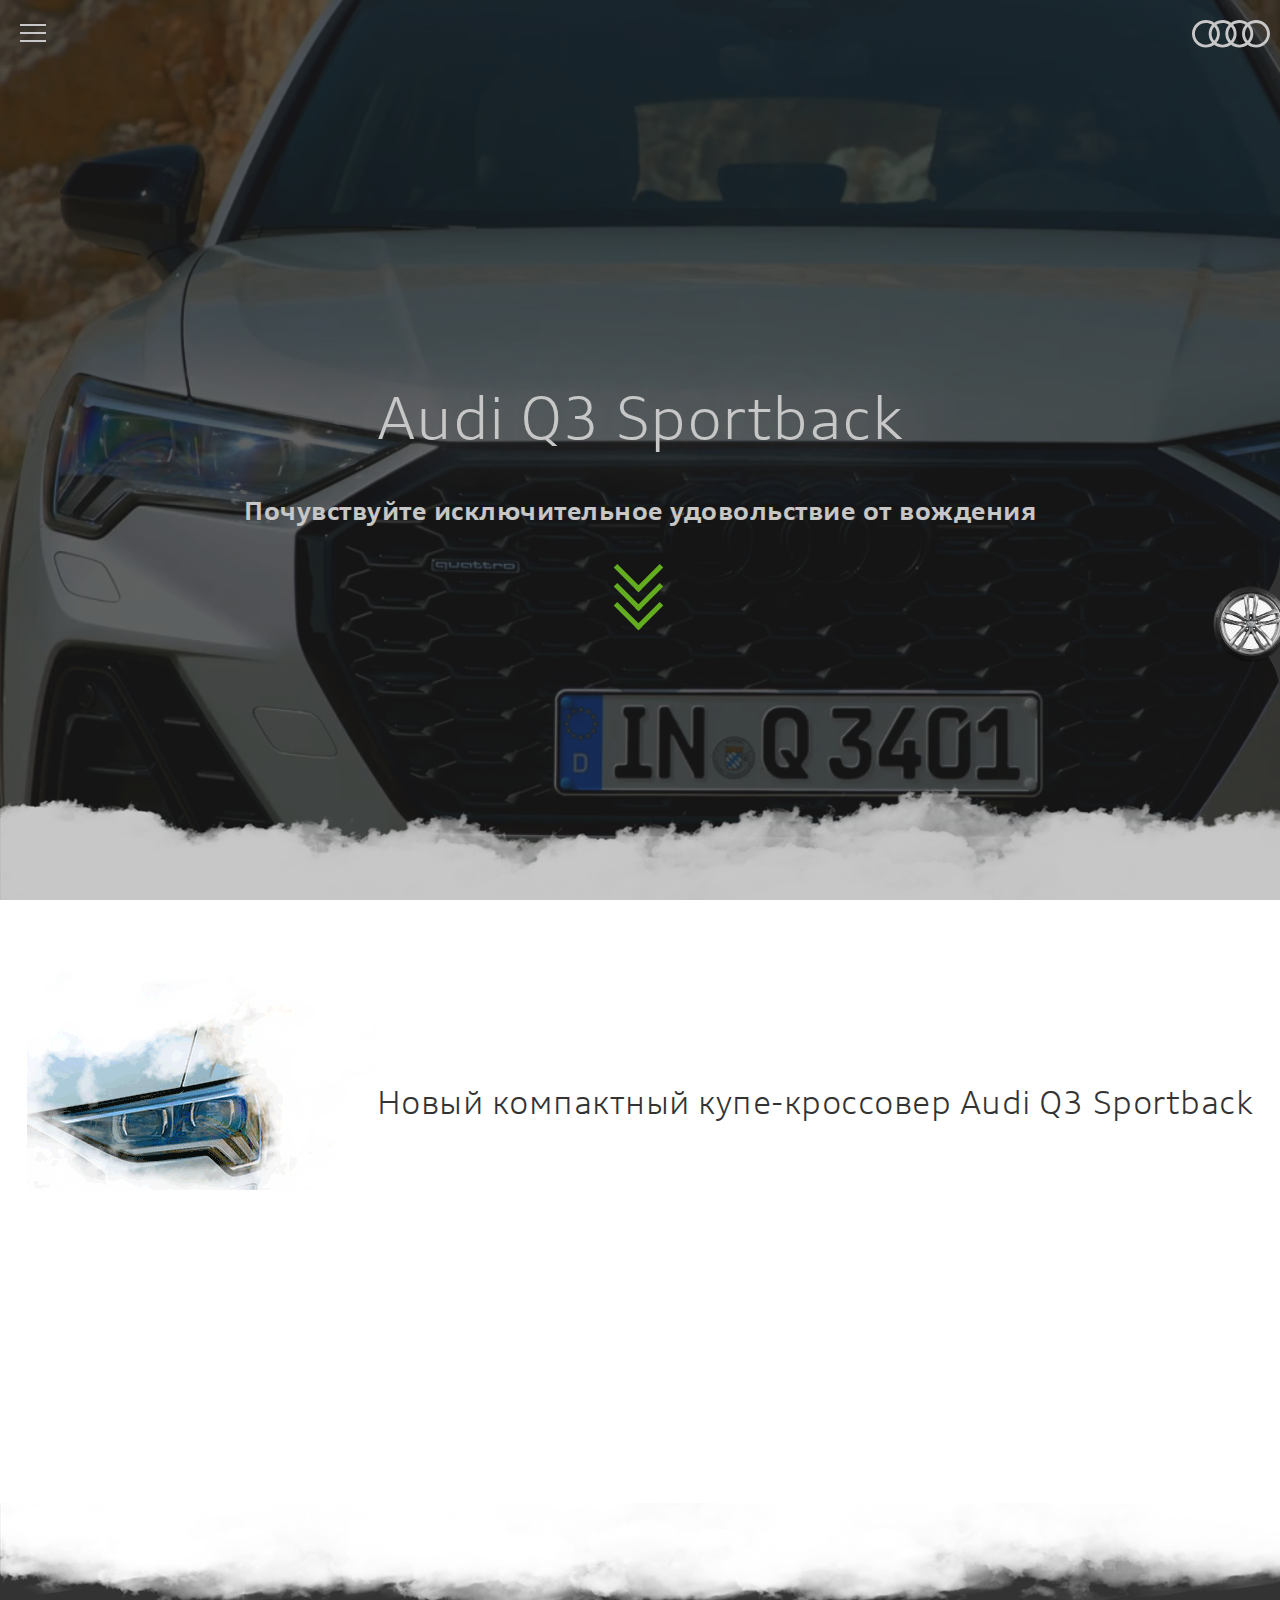
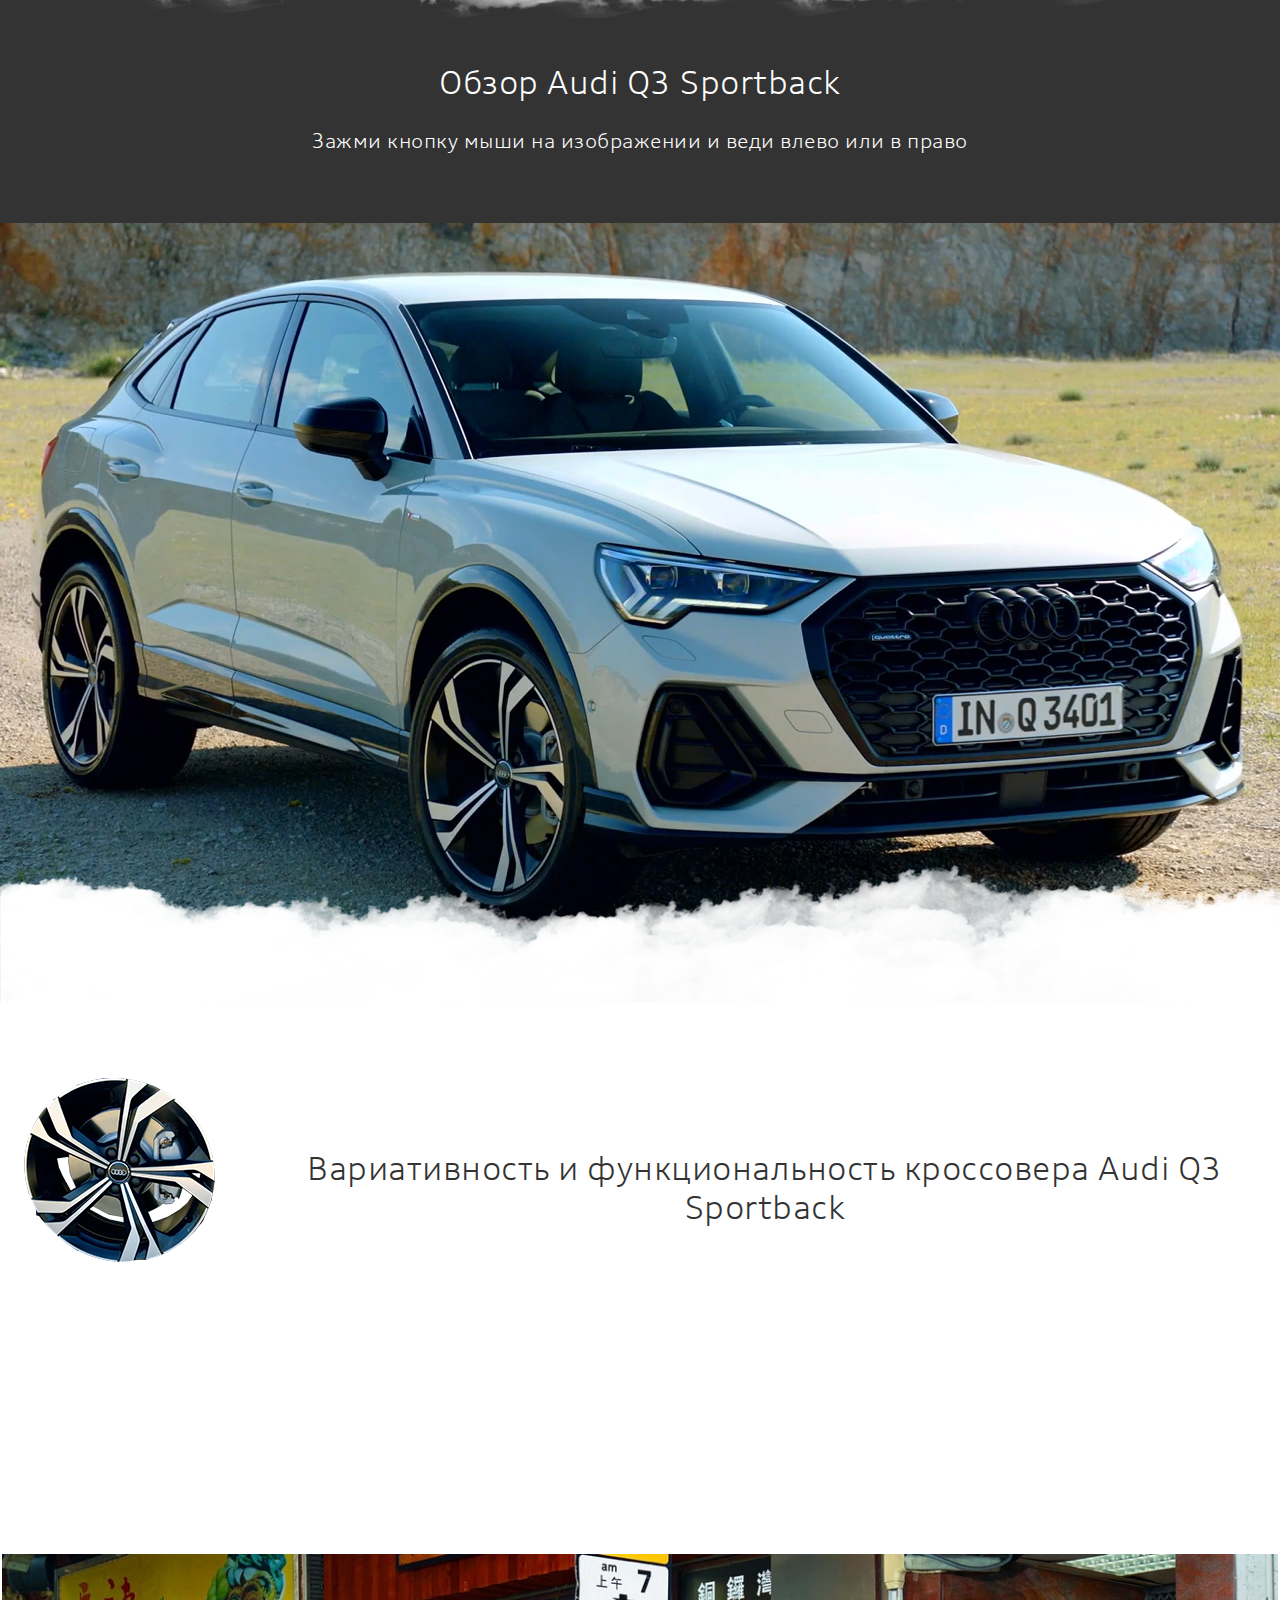
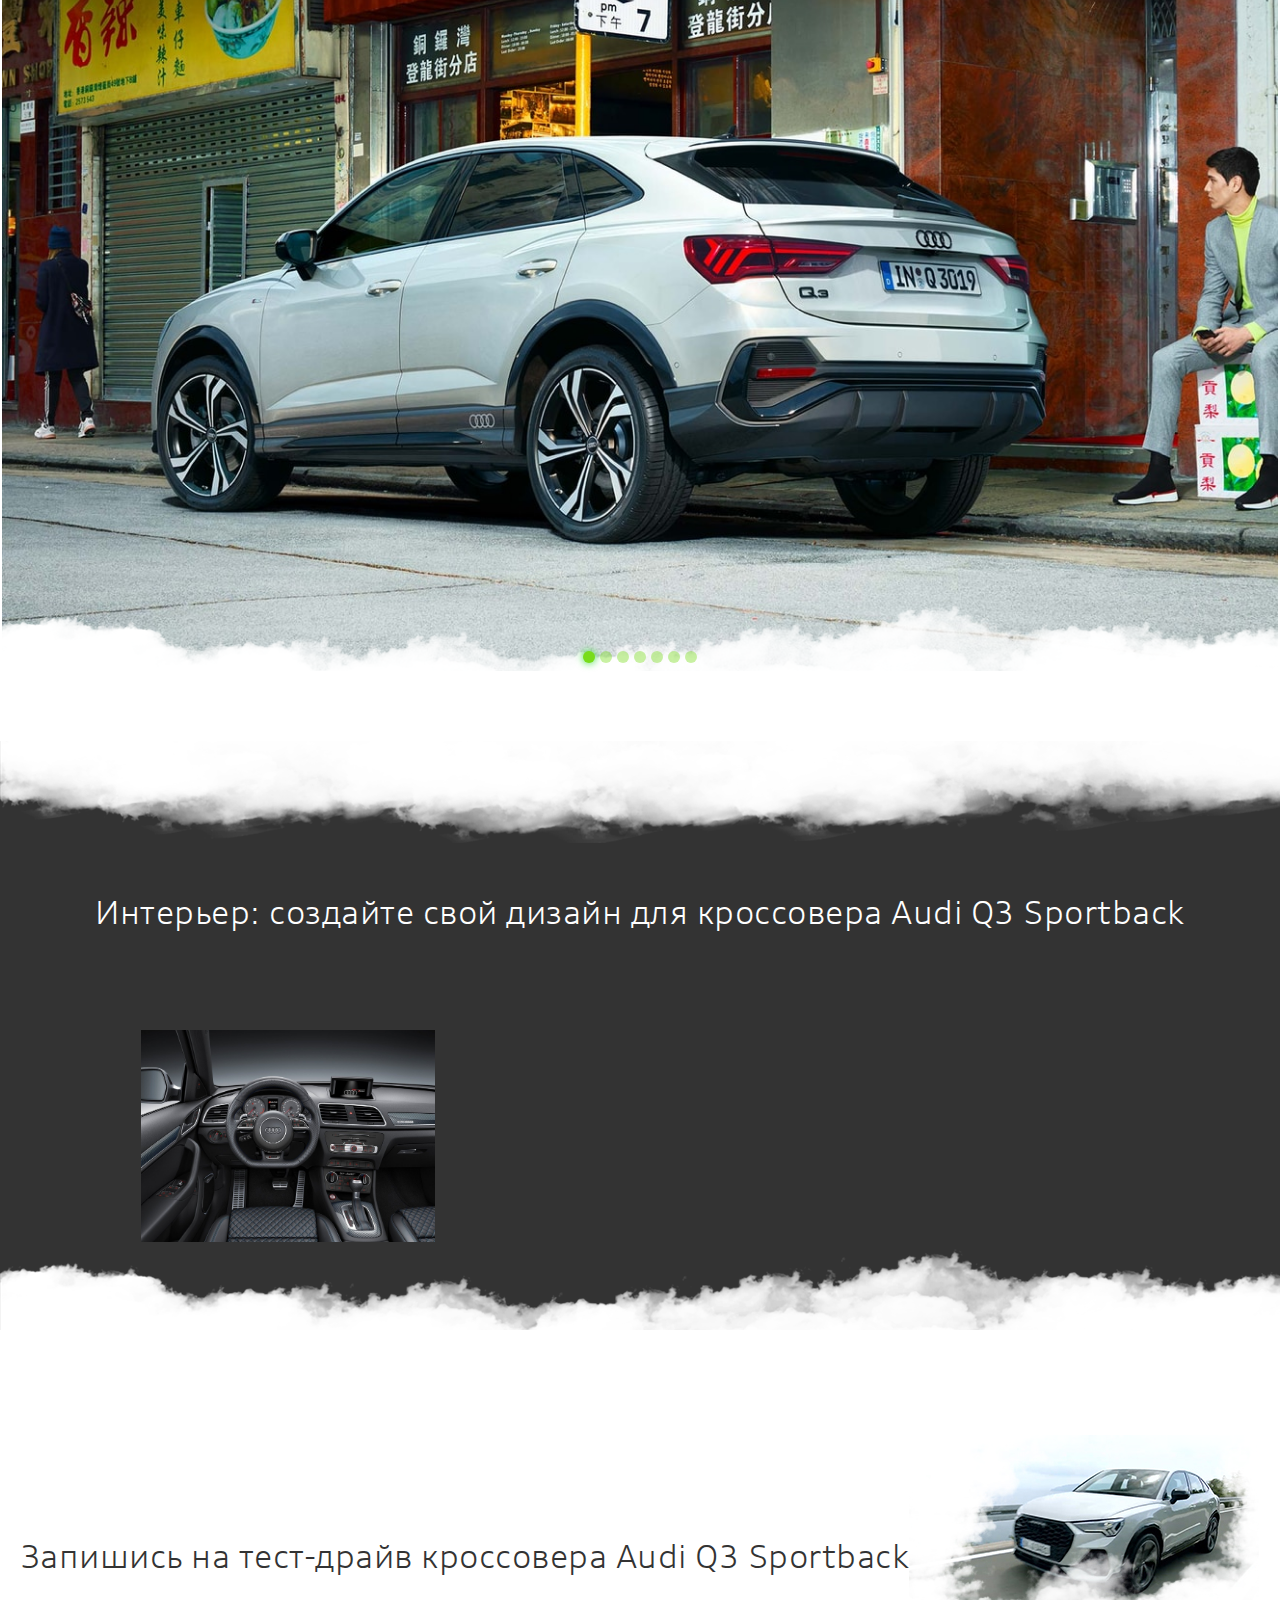
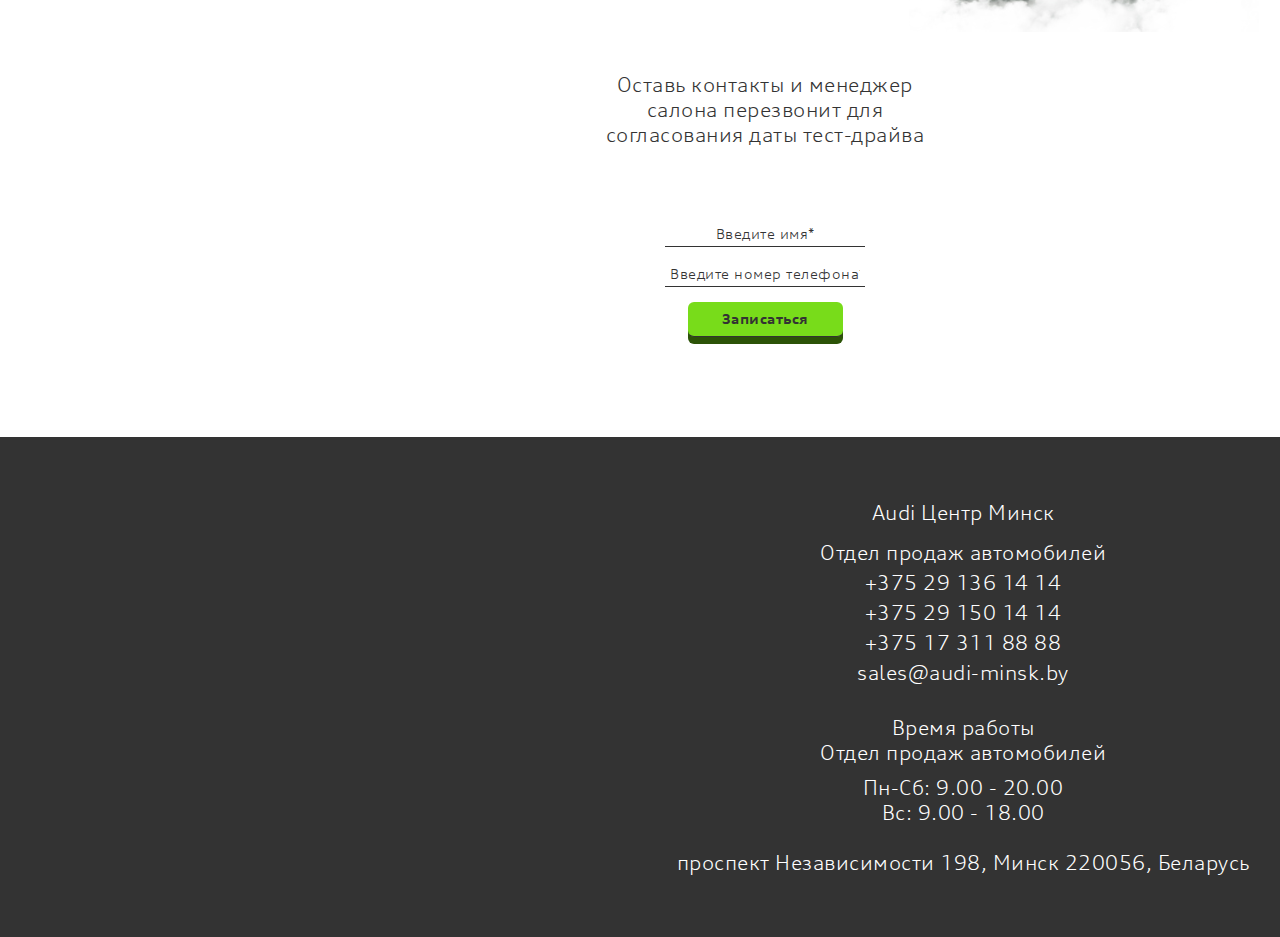
==== index.html @ 2f36691a "my project" ====
<!DOCTYPE html>
<html lang="ru">
  <head>
    <meta charset="UTF-8" />
    <meta name="viewport" content="width=device-width, initial-scale=1.0" />
    <title>Курсовая работа</title>
    <metaname
      ="description"
      content="Промо-сайт автомобиля модели купе-кроссовер Audi Q3 Sportback"
    />
    <meta name="author" content="Terebilova_Valeriya" />
    <link rel="stylesheet" href="styles/reset.css" />
    <link rel="stylesheet" href="styles/font-awesome.min.css" />
    <link rel="stylesheet" href="styles/style.css" />
    <link
      rel="shortcut icon"
      href="./assets/icon/favicon.ico"
      type="image/x-icon"
    />
  </head>
  <body>
    <div class="loadwindow">
      <div class="loading-window">
        <div class="car">
          <div class="strike"></div>
          <div class="strike strike2"></div>
          <div class="strike strike3"></div>
          <div class="strike strike4"></div>
          <div class="strike strike5"></div>
          <div class="car-detail spoiler"></div>
          <div class="car-detail back"></div>
          <div class="car-detail center"></div>
          <div class="car-detail center1"></div>
          <div class="car-detail front"></div>
          <div class="car-detail wheel"></div>
          <div class="car-detail wheel wheel2"></div>
        </div>

        <div class="text">
          <span class="loadtext">Loading</span
          ><span class="dots loadtext">...</span>
        </div>
      </div>
    </div>

    <section id="block">
      <div class="hamburger-menu">
        <div id="menu__toggle">
          <div class="menu__btn">
            <span class="menuIcon"></span>
          </div>
        </div>
        <div class="menu__box">
          <ul>
            <li>
              <a class="menu__item scrollto" href="#view"
                >Обзор Audi Q3 Sportback</a
              >
            </li>
            <li>
              <a class="menu__item scrollto" href="#feedback">Тест-драйв</a>
            </li>
            <li><a class="menu__item scrollto" href="#footer">Контакты</a></li>
          </ul>
          <ul class="menuContact">
            <li>Отдел продаж автомобилей</li>
            <li><a href="tel:+375291361414"> +375 29 136 14 14</a></li>
            <li><a href="tel:+375291501414">+375 29 150 14 14</a></li>
          </ul>
        </div>
        <a href="#block"
          ><span class="nm-logo-rings">
            <svg xmlns="http://www.w3.org/2000/svg" viewBox="0 0 175.6 62">
              <path
                d="M144.2 0c-7 0-13.5 2.3-18.8 6.2-5.3-3.9-11.8-6.2-18.8-6.2S93.1 2.3 87.8 6.2C82.5 2.3 76.1 0 69 0c-7 0-13.5 2.3-18.8 6.2C45 2.3 38.5 0 31.4 0 14.1 0 0 13.9 0 31s14.1 31 31.4 31c7 0 13.5-2.3 18.8-6.2C55.5 59.7 62 62 69 62s13.5-2.3 18.8-6.2C93 59.7 99.5 62 106.6 62c7 0 13.5-2.3 18.8-6.2 5.2 3.9 11.7 6.2 18.8 6.2 17.3 0 31.4-13.9 31.4-31S161.5 0 144.2 0zm-18.8 47c-3.8-4.3-6.1-9.9-6.1-16s2.3-11.7 6.1-16c3.8 4.3 6.1 9.9 6.1 16s-2.3 11.7-6.1 16zm-37.6 0c-3.8-4.3-6.1-9.9-6.1-16s2.3-11.7 6.1-16c3.8 4.3 6.1 9.9 6.1 16s-2.3 11.7-6.1 16zm-37.6 0c-3.8-4.3-6.1-9.9-6.1-16s2.3-11.7 6.1-16c3.8 4.3 6.1 9.9 6.1 16 .1 6.1-2.3 11.7-6.1 16zM6.5 31c0-13.5 11.2-24.5 24.9-24.5 5.1 0 9.9 1.5 13.9 4.2-4.8 5.4-7.7 12.5-7.7 20.3 0 7.8 2.9 14.9 7.7 20.3-4 2.6-8.7 4.2-13.9 4.2-13.7 0-24.9-11-24.9-24.5zm48.6 20.3c4.8-5.4 7.7-12.5 7.7-20.3 0-7.8-2.9-14.9-7.7-20.3 4-2.6 8.7-4.2 13.9-4.2s9.9 1.5 13.9 4.2c-4.8 5.4-7.8 12.5-7.8 20.3 0 7.8 2.9 14.9 7.8 20.3-4 2.6-8.7 4.2-13.9 4.2-5.1 0-9.9-1.6-13.9-4.2zm37.6 0c4.8-5.4 7.8-12.5 7.8-20.3 0-7.8-2.9-14.9-7.8-20.3 4-2.6 8.7-4.2 13.9-4.2s9.9 1.5 13.9 4.2c-4.8 5.4-7.8 12.5-7.8 20.3 0 7.8 2.9 14.9 7.8 20.3-4 2.6-8.7 4.2-13.9 4.2s-9.9-1.6-13.9-4.2zm51.5 4.2c-5.1 0-9.9-1.5-13.9-4.2 4.8-5.4 7.8-12.5 7.8-20.3 0-7.8-2.9-14.9-7.8-20.3 4-2.6 8.7-4.2 13.9-4.2 13.7 0 24.9 11 24.9 24.5s-11.2 24.5-24.9 24.5z"
              />
            </svg> </span
        ></a>
      </div>
      <div class="content">
        <h1 class="mainHeader">Audi Q3 Sportback</h1>
        <p class="maineParagraf">
          Почувствуйте исключительное удовольствие от вождения
        </p>
        <div class="arrow-block">
          <span></span>
          <span></span>
          <span></span>
        </div>
      </div>
    </section>
    <section class="description">
      <div class="visib"></div>
      <div class="description-headerConteiner">
        <img src="./assets/images/fara_2.gif" class="replacement" alt="fara" />
        <h2 class="header">
          Новый компактный купе-кроссовер Audi Q3 Sportback
        </h2>
      </div>
      <div class="contParagraf">
        <p class="paragraf test animated">
          Audi Q3 Sportback сочетание эстетики и эмоциональности купе с
          энергичностью и функциональностью кроссовера. Широкие возможности
          информационно-развлекательной системы, а также богатый выбор
          стандартного и опционального оборудования обеспечивают исключительное
          удовольствие от вождения.
        </p>
      </div>
    </section>
    <section class="view" id="view">
      <div class="visibview"></div>
      <div class="contentView">
        <h2 class="header">Обзор Audi Q3 Sportback</h2>
        <p class="paragrafView">
          Зажми кнопку мыши на изображении и веди влево или в право
        </p>
        <div class="imgView">
          <img
            data-name="review"
            id="review"
            class="review"
            src="./assets/imgCar/0.jpg"
            alt="car"
          />
        </div>
      </div>
    </section>
    <section class="description">
      <div class="visibview"></div>
      <div class="description-headerConteiner">
        <img src="./assets/images/wheel.png" class="wheel" alt="wheel" />
        <h2 class="header">
          Вариативность и функциональность кроссовера Audi Q3 Sportback
        </h2>
      </div>
      <div class="contParagraf">
        <p class="paragrafVariat test animated">
          Audi Q3 Sportback отличается исключительно функциональным интерьером.
          На задних сиденьях размещаются трое взрослых пассажиров, при этом
          сиденье уже в базовой версии может двигаться вперед-назад в пределах
          130 мм, а разделенную на три части спинки можно установить в одно из 7
          положений. Объем багажного отделения составляет от 530 до 1400 литров.
          Опционально предлагается дверь багажного отделения с электроприводом,
          которую с легкостью можно открыть движением ноги под бампером, если у
          вас заняты руки.
        </p>
      </div>
      <div class="slider">
        <input checked type="radio" name="slider" id="slide1" hidden />
        <input type="radio" name="slider" id="slide2" hidden />
        <input type="radio" name="slider" id="slide3" hidden />
        <input type="radio" name="slider" id="slide4" hidden />
        <input type="radio" name="slider" id="slide5" hidden />
        <input type="radio" name="slider" id="slide6" hidden />
        <input type="radio" name="slider" id="slide7" hidden />
        <div class="slides-view-box__frame">
          <div class="slides-view-box__content">
            <div class="slide">
              <img src="./assets/images/ex1.jpg" alt="Slide 1" />
            </div>
            <div class="slide">
              <img src="./assets/images/ex2.jpg" alt="Slide 2" />
            </div>
            <div class="slide">
              <img src="./assets/images/ex3.jpg" alt="Slide 3" />
            </div>
            <div class="slide">
              <img src="./assets/images/ex4.jpg" alt="Slide 4" />
            </div>
            <div class="slide">
              <img src="./assets/images/ex5.jpg" alt="Slide 5" />
            </div>
            <div class="slide">
              <img src="./assets/images/ex6.jpg" alt="Slide 6" />
            </div>
            <div class="slide">
              <img src="./assets/images/ex7.jpg" alt="Slide 7" />
            </div>
          </div>
        </div>
        <div class="slider-side-controls">
          <label for="slide1"></label>
          <label for="slide2"></label>
          <label for="slide3"></label>
          <label for="slide4"></label>
          <label for="slide5"></label>
          <label for="slide6"></label>
          <label for="slide7"></label>
        </div>
        <div class="slider-active-controls">
          <label for="slide1"></label>
          <label for="slide2"></label>
          <label for="slide3"></label>
          <label for="slide4"></label>
          <label for="slide5"></label>
          <label for="slide6"></label>
          <label for="slide7"></label>
        </div>
      </div>
      <div class="visibviewSl"></div>
    </section>
    <section class="view interer">
      <div class="description-headerConteiner">
        <h2 class="header headInterer">
          Интерьер: создайте свой дизайн для кроссовера Audi Q3 Sportback
        </h2>
      </div>
      <div class="contParagraf contIterer">
        <div id="img_container">
          <img
            class="bottom replacement"
            src="./assets/images/salon.jpg"
            alt="salon"
          />
          <img class="top" src="./assets/images/salon2.jpg" alt="salon2" />
        </div>
        <p class="paragrafVariat diz test animated">
          Выберите опциональный вариант дизайна салона вашего Audi Q3 Sportback
          из различных пакетов линий оснащения. Сюда входят спортивные сиденья
          спереди, пакет расширенного освещения салона и декоративные вставки из
          темного алюминия. Опционально доступный пакет оснащения интерьера S
          line включает спортивные сиденья с эмблемой S, многофункциональный
          кожаный руль колесо в дизайне три спицы, отделанный перфорированной
          кожей рычаг коробки передач, а также накладки на педали и площадку для
          левой ноги водителя из нержавеющей стали.
        </p>
      </div>
    </section>
    <section class="feedback" id="feedback">
      <div class="visibFeed"></div>
      <div class="description-headerConteiner">
        <h2 class="header">
          Запишись на тест-драйв кроссовера Audi Q3 Sportback
        </h2>
        <div class="replacement imgfeedback"></div>
      </div>

      <div class="animateFeedback">
        <div class="animatiya">
          <iframe src="banner/Untitled-2.html"> </iframe>
        </div>
        <div class="formConteiner">
          <p class="paragrafFeedback">
            Оставь контакты и менеджер салона перезвонит для согласования даты
            тест-драйва
          </p>
          <form
            name="myForm"
            class="formFeed"
            onsubmit=" return validate1(this); "
          >
            <input type="text" name="firstname" placeholder="Введите имя*" />
            <input
              type="tel"
              name="phone"
              placeholder="Введите номер телефона*"
            />
            <input
              type="submit"
              name="submit"
              class="aui-button"
              value="Записаться"
            />
          </form>
        </div>
      </div>
    </section>
    <footer class="footer" id="footer">
      <div id="yandexmap"></div>
      <div class="contactfooter">
        <h3 class="headerfooter">Audi Центр Минск</h3>
        <ul>
          <li>Отдел продаж автомобилей</li>
          <li><a href="tel:+375291361414"> +375 29 136 14 14</a></li>
          <li><a href="tel:+375291501414">+375 29 150 14 14</a></li>
          <li><a href="tel:+375173118888">+375 17 311 88 88</a></li>
          <li><a href="mailto:sales@audi-minsk.by">sales@audi-minsk.by</a></li>
        </ul>
        <h4 class="headerfooter">
          Время работы<br />
          Отдел продаж автомобилей
        </h4>
        <p>Пн-Сб: 9.00 - 20.00</p>
        <p>Вс: 9.00 - 18.00</p>
        <h4 class="headerfooter">
          проспект Независимости 198, Минск 220056, Беларусь
        </h4>
      </div>
    </footer>
    <div id="popup-video" class="noactive">
      <div class="close" onclick="videoPlayerInit.stop()">
        <svg viewBox="0 0 129 129">
          <path
            d="M7.6 121.4c.8.8 1.8 1.2 2.9 1.2s2.1-.4 2.9-1.2l51.1-51.1 51.1 51.1c.8.8 1.8 1.2 2.9 1.2 1 0 2.1-.4 2.9-1.2 1.6-1.6 1.6-4.2 0-5.8L70.3 64.5l51.1-51.1c1.6-1.6 1.6-4.2 0-5.8s-4.2-1.6-5.8 0L64.5 58.7 13.4 7.6C11.8 6 9.2 6 7.6 7.6s-1.6 4.2 0 5.8l51.1 51.1-51.1 51.1c-1.6 1.6-1.6 4.2 0 5.8z"
          ></path>
        </svg>
      </div>
      <div class="videos">
        <div class="video-container">
          <video
            class="video-item video-player"
            src="./assets/video/Audi_Q3_Sportback_2020.mp4"
          ></video>
          <nav class="video-navigation">
            <button class="video-button video-button__play fa fa-play"></button>
            <button class="video-button video-button__stop fa fa-stop"></button>
            <p class="video-time video-time__passed">00:00</p>
            <input
              type="range"
              class="video-progress"
              min="0"
              max="100"
              step="0.1"
              value="0"
            />
            <p class="video-time video-time__total">00:00</p>
            <span class="fa fa-volume-off volume-off"></span>
            <span class="fa fa-volume-down control-icon"></span>
            <input
              type="range"
              class="video-volume control-volume"
              min="0"
              max="100"
              step="1"
              value="50"
            />
            <span class="fa fa-volume-up control-icon"></span>
            <span
              class="fa fa-window-maximize control-icon video-fullscreen"
            ></span>
          </nav>
        </div>
      </div>
      <div id="video-swipe" class="animate">
        <div class="swipe">
          <svg
            class="but"
            xmlns="http://www.w3.org/2000/svg"
            viewBox="0 0 80 480"
          >
            <path
              d="M32.67,143.12l-1.23,1.62a160,160,0,0,0,0,190.51l1.23,1.62A238.92,238.92,0,0,1,80,480V0A238.92,238.92,0,0,1,32.67,143.12Z"
            ></path>
          </svg>
          <div class="shina">
            <div class="scratch">
              <span></span>
              <span></span>
              <span></span>
              <span></span>
            </div>
            <div class="shina-icon"></div>
            <div class="shina-tooltip">Нажмите и увидите видео про нас</div>
          </div>
        </div>
      </div>
    </div>
    <script src="https://api-maps.yandex.ru/2.1/?lang=ru_RU"></script>
    <script src="./js/jquery-3.5.1.min.js"></script>
    <script src="./js/myJs.js"></script>
    <script src="./js/text_anim.js"></script>
    <script src="./js/video.js"></script>
  </body>
</html>
---- styles/style.css ----
@font-face {
  font-family: "AudiType";
  src: url("/assets/fonts/AudiTypeScreen-Bold.woff2") format("woff2"),
    url("/assets/fonts/AudiTypeScreen-Bold.woff2") format("woff2");
  font-weight: bold;
}
@font-face {
  font-family: "AudiType";
  src: url("/assets/fonts/AudiTypeScreen-Normal.woff2") format("woff2"),
    url("/assets/fonts/AudiTypeScreen-Normal.woff2") format("woff2");
  font-weight: normal;
  font-style: normal;
}
@font-face {
  font-family: "AudiType";
  src: url("/assets/fonts/AudiTypeScreen-Light.woff2") format("woff2"),
    url("/assets/fonts/AudiTypeScreen-Light.woff2") format("woff2");
  font-weight: normal;
  font-style: normal;
}
body,
input {
  font-family: "AudiType";
  font-size: 20px;
  letter-spacing: 0.5px;
  text-align: center;
  color: #333;
  vertical-align: baseline;
}
/*preloader*/
@-webkit-keyframes spin {
  0% {
    -webkit-transform: translate(2px, 1px) rotate(0deg);
    transform: translate(2px, 1px) rotate(0deg);
  }
  10% {
    -webkit-transform: translate(-1px, -3px) rotate(36deg);
    transform: translate(-1px, -3px) rotate(36deg);
  }
  20% {
    -webkit-transform: translate(-2px, 0px) rotate(72deg);
    transform: translate(-2px, 0px) rotate(72deg);
  }
  30% {
    -webkit-transform: translate(1px, 2px) rotate(108deg);
    transform: translate(1px, 2px) rotate(108deg);
  }
  40% {
    -webkit-transform: translate(1px, -1px) rotate(144deg);
    transform: translate(1px, -1px) rotate(144deg);
  }
  50% {
    -webkit-transform: translate(-1px, 3px) rotate(180deg);
    transform: translate(-1px, 3px) rotate(180deg);
  }
  60% {
    -webkit-transform: translate(-1px, 1px) rotate(216deg);
    transform: translate(-1px, 1px) rotate(216deg);
  }
  70% {
    -webkit-transform: translate(3px, 1px) rotate(252deg);
    transform: translate(3px, 1px) rotate(252deg);
  }
  80% {
    -webkit-transform: translate(-2px, -1px) rotate(288deg);
    transform: translate(-2px, -1px) rotate(288deg);
  }
  90% {
    -webkit-transform: translate(2px, 1px) rotate(324deg);
    transform: translate(2px, 1px) rotate(324deg);
  }
  100% {
    -webkit-transform: translate(1px, -2px) rotate(360deg);
    transform: translate(1px, -2px) rotate(360deg);
  }
}
@keyframes spin {
  0% {
    -webkit-transform: translate(2px, 1px) rotate(0deg);
    transform: translate(2px, 1px) rotate(0deg);
  }
  10% {
    -webkit-transform: translate(-1px, -3px) rotate(36deg);
    transform: translate(-1px, -3px) rotate(36deg);
  }
  20% {
    -webkit-transform: translate(-2px, 0px) rotate(72deg);
    transform: translate(-2px, 0px) rotate(72deg);
  }
  30% {
    -webkit-transform: translate(1px, 2px) rotate(108deg);
    transform: translate(1px, 2px) rotate(108deg);
  }
  40% {
    -webkit-transform: translate(1px, -1px) rotate(144deg);
    transform: translate(1px, -1px) rotate(144deg);
  }
  50% {
    -webkit-transform: translate(-1px, 3px) rotate(180deg);
    transform: translate(-1px, 3px) rotate(180deg);
  }
  60% {
    -webkit-transform: translate(-1px, 1px) rotate(216deg);
    transform: translate(-1px, 1px) rotate(216deg);
  }
  70% {
    -webkit-transform: translate(3px, 1px) rotate(252deg);
    transform: translate(3px, 1px) rotate(252deg);
  }
  80% {
    -webkit-transform: translate(-2px, -1px) rotate(288deg);
    transform: translate(-2px, -1px) rotate(288deg);
  }
  90% {
    -webkit-transform: translate(2px, 1px) rotate(324deg);
    transform: translate(2px, 1px) rotate(324deg);
  }
  100% {
    -webkit-transform: translate(1px, -2px) rotate(360deg);
    transform: translate(1px, -2px) rotate(360deg);
  }
}
@-webkit-keyframes speed {
  0% {
    -webkit-transform: translate(2px, 1px) rotate(0deg);
    transform: translate(2px, 1px) rotate(0deg);
  }
  10% {
    -webkit-transform: translate(-1px, -3px) rotate(-1deg);
    transform: translate(-1px, -3px) rotate(-1deg);
  }
  20% {
    -webkit-transform: translate(-2px, 0px) rotate(1deg);
    transform: translate(-2px, 0px) rotate(1deg);
  }
  30% {
    -webkit-transform: translate(1px, 2px) rotate(0deg);
    transform: translate(1px, 2px) rotate(0deg);
  }
  40% {
    -webkit-transform: translate(1px, -1px) rotate(1deg);
    transform: translate(1px, -1px) rotate(1deg);
  }
  50% {
    -webkit-transform: translate(-1px, 3px) rotate(-1deg);
    transform: translate(-1px, 3px) rotate(-1deg);
  }
  60% {
    -webkit-transform: translate(-1px, 1px) rotate(0deg);
    transform: translate(-1px, 1px) rotate(0deg);
  }
  70% {
    -webkit-transform: translate(3px, 1px) rotate(-1deg);
    transform: translate(3px, 1px) rotate(-1deg);
  }
  80% {
    -webkit-transform: translate(-2px, -1px) rotate(1deg);
    transform: translate(-2px, -1px) rotate(1deg);
  }
  90% {
    -webkit-transform: translate(2px, 1px) rotate(0deg);
    transform: translate(2px, 1px) rotate(0deg);
  }
  100% {
    -webkit-transform: translate(1px, -2px) rotate(-1deg);
    transform: translate(1px, -2px) rotate(-1deg);
  }
}
@keyframes speed {
  0% {
    -webkit-transform: translate(2px, 1px) rotate(0deg);
    transform: translate(2px, 1px) rotate(0deg);
  }
  10% {
    -webkit-transform: translate(-1px, -3px) rotate(-1deg);
    transform: translate(-1px, -3px) rotate(-1deg);
  }
  20% {
    -webkit-transform: translate(-2px, 0px) rotate(1deg);
    transform: translate(-2px, 0px) rotate(1deg);
  }
  30% {
    -webkit-transform: translate(1px, 2px) rotate(0deg);
    transform: translate(1px, 2px) rotate(0deg);
  }
  40% {
    -webkit-transform: translate(1px, -1px) rotate(1deg);
    transform: translate(1px, -1px) rotate(1deg);
  }
  50% {
    -webkit-transform: translate(-1px, 3px) rotate(-1deg);
    transform: translate(-1px, 3px) rotate(-1deg);
  }
  60% {
    -webkit-transform: translate(-1px, 1px) rotate(0deg);
    transform: translate(-1px, 1px) rotate(0deg);
  }
  70% {
    -webkit-transform: translate(3px, 1px) rotate(-1deg);
    transform: translate(3px, 1px) rotate(-1deg);
  }
  80% {
    -webkit-transform: translate(-2px, -1px) rotate(1deg);
    transform: translate(-2px, -1px) rotate(1deg);
  }
  90% {
    -webkit-transform: translate(2px, 1px) rotate(0deg);
    transform: translate(2px, 1px) rotate(0deg);
  }
  100% {
    -webkit-transform: translate(1px, -2px) rotate(-1deg);
    transform: translate(1px, -2px) rotate(-1deg);
  }
}
@-webkit-keyframes strikes {
  from {
    left: 25px;
  }
  to {
    left: -80px;
    opacity: 0;
    -ms-filter: "progid:DXImageTransform.Microsoft.Alpha(Opacity=0)";
  }
}
@keyframes strikes {
  from {
    left: 25px;
  }
  to {
    left: -80px;
    opacity: 0;
    -ms-filter: "progid:DXImageTransform.Microsoft.Alpha(Opacity=0)";
  }
}
@-webkit-keyframes dots {
  from {
    width: 0px;
  }
  to {
    width: 15px;
  }
}
@keyframes dots {
  from {
    width: 0px;
  }
  to {
    width: 15px;
  }
}
@-webkit-keyframes fadeIn {
  from {
    opacity: 0;
    -ms-filter: "progid:DXImageTransform.Microsoft.Alpha(Opacity=0)";
  }
  to {
    opacity: 1;
    -ms-filter: "progid:DXImageTransform.Microsoft.Alpha(Opacity=100)";
  }
}
@keyframes fadeIn {
  from {
    opacity: 0;
    -ms-filter: "progid:DXImageTransform.Microsoft.Alpha(Opacity=0)";
  }
  to {
    opacity: 1;
    -ms-filter: "progid:DXImageTransform.Microsoft.Alpha(Opacity=100)";
  }
}

.fadeIn,
.loading-window,
.loadwindow {
  -webkit-animation: fadeIn 0.4s both;
  animation: fadeIn 0.4s both;
}
.loadwindow {
  position: fixed;
  width: 100%;
  height: 100vh;
  background-color: #333;
  z-index: 99;
}

.loading-window {
  height: 200px;
  left: 50%;
  margin-left: -150px;
  margin-top: -100px;
  position: fixed;
  top: 50%;
  width: 300px;
  z-index: 99;
}
.loading-window .text {
  font-size: 18px;
  position: absolute;
  width: auto;
  top: 75%;
  left: 38%;
  margin: 0 auto;
}
.loadtext {
  color: #fff;
}
.loading-window .dots {
  display: inline-block;
  width: 5px;
  overflow: hidden;
  vertical-align: bottom;
  -webkit-animation: dots 1.5s linear infinite;
  animation: dots 1.5s linear infinite;
  -webkit-transition: 1;
  -o-transition: 1;
  transition: 1;
  color: #fff;
}

.car {
  position: absolute;
  width: 117px;
  height: 42px;
  left: 92px;
  top: 70px;
}
.car .strike {
  position: absolute;
  width: 11px;
  height: 1px;
  background: #ffe4e1;
  -webkit-animation: strikes 0.2s linear infinite;
  animation: strikes 0.2s linear infinite;
}
.car .strike2 {
  top: 11px;
  -webkit-animation-delay: 0.05s;
  animation-delay: 0.05s;
}
.car .strike3 {
  top: 22px;
  -webkit-animation-delay: 0.1s;
  animation-delay: 0.1s;
}
.car .strike4 {
  top: 33px;
  -webkit-animation-delay: 0.15s;
  animation-delay: 0.15s;
}
.car .strike5 {
  top: 44px;
  -webkit-animation-delay: 0.2s;
  animation-delay: 0.2s;
}
.car-detail {
  position: absolute;
  display: block;
  background: #78dc1a;
  -webkit-animation: speed 0.5s linear infinite;
  animation: speed 0.5s linear infinite;
}
.car-detail.spoiler {
  width: 0;
  height: 0;
  top: 7px;
  background: none;
  border: 20px solid transparent;
  border-bottom: 8px solid #78dc1a;
  border-left: 20px solid #78dc1a;
}
.car-detail.back {
  height: 20px;
  width: 92px;
  top: 15px;
  left: 0px;
}
.car-detail.center {
  height: 35px;
  width: 75px;
  left: 12px;
  border-top-left-radius: 30px;
  border-top-right-radius: 45px 40px;
  border: 4px solid #78dc1a;
  background: none;
  -webkit-box-sizing: border-box;
  box-sizing: border-box;
}
.car-detail.center1 {
  height: 35px;
  width: 35px;
  left: 12px;
  border-top-left-radius: 30px;
}
.car-detail.front {
  height: 20px;
  width: 50px;
  top: 15px;
  left: 67px;
  border-top-right-radius: 50px 40px;
  border-bottom-right-radius: 10px;
}
.car-detail.wheel {
  height: 20px;
  width: 20px;
  border-radius: 50%;
  top: 20px;
  left: 12px;
  border: 3px solid #333;
  background: -o-linear-gradient(
      45deg,
      transparent 45%,
      #ffe4e1 46%,
      #ffe4e1 54%,
      transparent 55%
    ),
    -o-linear-gradient(135deg, transparent 45%, #ffe4e1 46%, #ffe4e1 54%, transparent
          55%),
    -o-linear-gradient(left, transparent 45%, #ffe4e1 46%, #ffe4e1 54%, transparent
          55%),
    -o-linear-gradient(bottom, transparent 45%, #ffe4e1 46%, #ffe4e1 54%, transparent
          55%),
    -o-radial-gradient(#ffe4e1 29%, transparent 30%, transparent 50%, #ffe4e1
          51%),
    #333;
  background: linear-gradient(
      45deg,
      transparent 45%,
      #ffe4e1 46%,
      #ffe4e1 54%,
      transparent 55%
    ),
    linear-gradient(
      -45deg,
      transparent 45%,
      #ffe4e1 46%,
      #ffe4e1 54%,
      transparent 55%
    ),
    linear-gradient(
      90deg,
      transparent 45%,
      #ffe4e1 46%,
      #ffe4e1 54%,
      transparent 55%
    ),
    linear-gradient(
      0deg,
      transparent 45%,
      #ffe4e1 46%,
      #ffe4e1 54%,
      transparent 55%
    ),
    radial-gradient(#ffe4e1 29%, transparent 30%, transparent 50%, #ffe4e1 51%),
    #333;
  -webkit-animation-name: spin;
  animation-name: spin;
}
.car-detail.wheel2 {
  left: 82px;
}

#block {
  width: 100%;
  height: 100vh;
  background-image: url("../assets/images/maine_screen1.png");
  background-repeat: no-repeat;
  background-size: cover;
  background-blend-mode: soft-light;
  background-color: #333;
  display: -webkit-box;
  display: -ms-flexbox;
  display: flex;
  -webkit-box-orient: vertical;
  -webkit-box-direction: normal;
  -ms-flex-direction: column;
  flex-direction: column;
  -webkit-box-align: center;
  -ms-flex-align: center;
  align-items: center;
  -webkit-box-pack: end;
  -ms-flex-pack: end;
  justify-content: flex-end;
}

.content {
  width: 80%;
  height: 40%;
  display: -webkit-box;
  display: -ms-flexbox;
  display: flex;
  -webkit-box-orient: vertical;
  -webkit-box-direction: normal;
  -ms-flex-direction: column;
  flex-direction: column;
  -webkit-box-align: center;
  -ms-flex-align: center;
  align-items: center;
  -webkit-box-pack: center;
  -ms-flex-pack: center;
  justify-content: center;
  padding-bottom: 15%;
}

.hamburger-menu {
  display: -webkit-box;
  display: -ms-flexbox;
  display: flex;
  -webkit-box-orient: horizontal;
  -webkit-box-direction: normal;
  -ms-flex-direction: row;
  flex-direction: row;
  -webkit-box-pack: justify;
  -ms-flex-pack: justify;
  justify-content: space-between;
  -webkit-box-align: center;
  -ms-flex-align: center;
  align-items: center;
  -ms-flex-line-pack: center;
  align-content: center;
  z-index: 1;
}

/* скрываем чекбокс */
#menu__toggle {
  -ms-grid-row: 1;
  -ms-grid-column: 1;
  opacity: 1;
  -ms-filter: "progid:DXImageTransform.Microsoft.Alpha(Opacity=100)";
  grid-area: post-1;
}

/* стилизуем кнопку */
.menu__btn {
  display: -webkit-box;
  display: -ms-flexbox;
  display: flex; /* используем flex для центрирования содержимого */
  -webkit-box-align: center;
  -ms-flex-align: center;
  align-items: center; /* центрируем содержимое кнопки */
  position: fixed;
  top: 20px;
  left: 20px;
  width: 26px;
  height: 26px;
  cursor: pointer;
  z-index: 1;
}
/* добавляем "гамбургер" */
.menuIcon,
.menuIcon:before,
.menuIcon:after {
  display: block;
  position: absolute;
  width: 100%;
  height: 2px;
  background-color: #ffffff;
}

.menu__btn > .menuIcon:before,
.menu__btn_scroll > .menuIcon:before {
  content: "";
  top: -8px;
}
.menu__btn > .menuIcon:after {
  content: "";
  top: 8px;
}
/* контейнер меню */
.menu__box {
  display: block;
  position: fixed;
  visibility: hidden;
  top: 0;
  left: -110%;
  width: 300px;
  height: 100%;
  margin: 0;
  padding: 80px 0;
  list-style: none;
  text-align: center;
  background-color: #333;
  -webkit-box-shadow: 1px 0px 8px rgba(0, 0, 0, 0.4);
  box-shadow: 1px 0px 8px rgba(0, 0, 0, 0.4);
}
.menuContact {
  margin-top: 200px;
  padding: 12px 24px;
}
.menuContact li,
a {
  text-decoration: none;
  cursor: pointer;
  color: #ffffff;
}

/* элементы меню */
.menu__item {
  display: block;
  padding: 12px 24px;
  color: #ffffff;
  font-family: "Roboto", sans-serif;
  font-size: 20px;
  font-weight: 600;
  text-decoration: none;
}
.menu__item:hover,
.menuContact a:hover {
  background-color: #444444;
}
.menuIconAfter {
  -webkit-transform: rotate(45deg);
  -ms-transform: rotate(45deg);
  transform: rotate(45deg);
}
.menuIconAfter:before {
  content: "" !important;
  top: 0 !important;
  -webkit-transform: rotate(0);
  -ms-transform: rotate(0);
  transform: rotate(0);
}
.menuIconAfter:after {
  content: "" !important;
  top: 0 !important;
  -webkit-transform: rotate(90deg);
  -ms-transform: rotate(90deg);
  transform: rotate(90deg);
}
.menuboxVisible {
  visibility: visible;
  left: 0;
  display: block;
}

.menu__btn > .menuIcon,
.menu__btn > .menuIcon:before,
.menu__btn > .menuIcon:after {
  -webkit-transition-duration: 0.25s;
  -o-transition-duration: 0.25s;
  transition-duration: 0.25s;
}
.menu__box {
  -webkit-transition-duration: 0.25s;
  -o-transition-duration: 0.25s;
  transition-duration: 0.25s;
}
.menu__item {
  -webkit-transition-duration: 0.25s;
  -o-transition-duration: 0.25s;
  transition-duration: 0.25s;
}
.nm-logo-rings {
  position: fixed;
  z-index: 1;
  right: 10px;
  top: 20px;
  height: 25px;
  width: 78px;
  fill: #ffffff;
}

.mainHeader {
  font-size: 57.6px;
  font-size: 3.6rem;
  line-height: 76.8px;
  line-height: 4.8rem;
  font-style: normal;
  color: #ffffff;
  text-shadow: 0 0 80px rgba(255, 255, 255, 0.9);
  -webkit-animation: bounce-top 5s infinite both;
  animation: bounce-top 5s infinite both;
}
/*анимация для заголовка гл.экрана*/
@-webkit-keyframes bounce-top {
  0% {
    -webkit-transform: translateY(-45px);
    transform: translateY(-45px);
    -webkit-animation-timing-function: ease-in;
    animation-timing-function: ease-in;
    opacity: 1;
    -ms-filter: "progid:DXImageTransform.Microsoft.Alpha(Opacity=100)";
  }
  24% {
    opacity: 1;
    -ms-filter: "progid:DXImageTransform.Microsoft.Alpha(Opacity=100)";
  }
  40% {
    -webkit-transform: translateY(-24px);
    transform: translateY(-24px);
    -webkit-animation-timing-function: ease-in;
    animation-timing-function: ease-in;
  }
  65% {
    -webkit-transform: translateY(-12px);
    transform: translateY(-12px);
    -webkit-animation-timing-function: ease-in;
    animation-timing-function: ease-in;
  }
  82% {
    -webkit-transform: translateY(-6px);
    transform: translateY(-6px);
    -webkit-animation-timing-function: ease-in;
    animation-timing-function: ease-in;
  }
  93% {
    -webkit-transform: translateY(-4px);
    transform: translateY(-4px);
    -webkit-animation-timing-function: ease-in;
    animation-timing-function: ease-in;
  }
  25%,
  55%,
  75%,
  87% {
    -webkit-transform: translateY(0px);
    transform: translateY(0px);
    -webkit-animation-timing-function: ease-out;
    animation-timing-function: ease-out;
  }
  100% {
    -webkit-transform: translateY(0px);
    transform: translateY(0px);
    -webkit-animation-timing-function: ease-out;
    animation-timing-function: ease-out;
    opacity: 1;
    -ms-filter: "progid:DXImageTransform.Microsoft.Alpha(Opacity=100)";
  }
}
@keyframes bounce-top {
  0% {
    -webkit-transform: translateY(-45px);
    transform: translateY(-45px);
    -webkit-animation-timing-function: ease-in;
    animation-timing-function: ease-in;
    opacity: 1;
    -ms-filter: "progid:DXImageTransform.Microsoft.Alpha(Opacity=100)";
  }
  24% {
    opacity: 1;
    -ms-filter: "progid:DXImageTransform.Microsoft.Alpha(Opacity=100)";
  }
  40% {
    -webkit-transform: translateY(-24px);
    transform: translateY(-24px);
    -webkit-animation-timing-function: ease-in;
    animation-timing-function: ease-in;
  }
  65% {
    -webkit-transform: translateY(-12px);
    transform: translateY(-12px);
    -webkit-animation-timing-function: ease-in;
    animation-timing-function: ease-in;
  }
  82% {
    -webkit-transform: translateY(-6px);
    transform: translateY(-6px);
    -webkit-animation-timing-function: ease-in;
    animation-timing-function: ease-in;
  }
  93% {
    -webkit-transform: translateY(-4px);
    transform: translateY(-4px);
    -webkit-animation-timing-function: ease-in;
    animation-timing-function: ease-in;
  }
  25%,
  55%,
  75%,
  87% {
    -webkit-transform: translateY(0px);
    transform: translateY(0px);
    -webkit-animation-timing-function: ease-out;
    animation-timing-function: ease-out;
  }
  100% {
    -webkit-transform: translateY(0px);
    transform: translateY(0px);
    -webkit-animation-timing-function: ease-out;
    animation-timing-function: ease-out;
    opacity: 1;
    -ms-filter: "progid:DXImageTransform.Microsoft.Alpha(Opacity=100)";
  }
}

.maineParagraf {
  font-size: 25px;
  font-weight: bold;
  color: #ffffff;
  margin-top: 40px;
}
/*анимация стрелок главного экрана*/
.arrow-block {
  margin: 40px auto 10px auto;
  width: 38px;
  height: 100px;
  z-index: 1;
}
.arrow-block span {
  display: block;
  width: 30px;
  height: 30px;
  border-bottom: 5px solid #78dc1a;
  border-right: 5px solid #78dc1a;
  -webkit-transform: rotate(45deg);
  -ms-transform: rotate(45deg);
  transform: rotate(45deg);
  margin: -16px 0;

  -webkit-animation: arrow-block 2s infinite;

  animation: arrow-block 2s infinite;
}
.arrow-block span:nth-child(2) {
  -webkit-animation-delay: -0.2s;
  animation-delay: -0.2s;
}
.arrow-block span:nth-child(3) {
  -webkit-animation-delay: -0.4s;
  animation-delay: -0.4s;
}
@-webkit-keyframes arrow-block {
  0% {
    opacity: 0;
    -ms-filter: "progid:DXImageTransform.Microsoft.Alpha(Opacity=0)";
    -webkit-transform: translate(0, -20px) rotate(45deg);
    transform: translate(0, -20px) rotate(45deg);
  }
  50% {
    opacity: 1;
    -ms-filter: "progid:DXImageTransform.Microsoft.Alpha(Opacity=100)";
  }
  100% {
    opacity: 0;
    -ms-filter: "progid:DXImageTransform.Microsoft.Alpha(Opacity=0)";
    -webkit-transform: translate(0, 20px) rotate(45deg);
    transform: translate(0, 20px) rotate(45deg);
  }
}
@keyframes arrow-block {
  0% {
    opacity: 0;
    -ms-filter: "progid:DXImageTransform.Microsoft.Alpha(Opacity=0)";
    -webkit-transform: translate(0, -20px) rotate(45deg);
    transform: translate(0, -20px) rotate(45deg);
  }
  50% {
    opacity: 1;
    -ms-filter: "progid:DXImageTransform.Microsoft.Alpha(Opacity=100)";
  }
  100% {
    opacity: 0;
    -ms-filter: "progid:DXImageTransform.Microsoft.Alpha(Opacity=0)";
    -webkit-transform: translate(0, 20px) rotate(45deg);
    transform: translate(0, 20px) rotate(45deg);
  }
}

.description {
  color: #333;
  padding-bottom: 10%;
}
.description-headerConteiner {
  display: -webkit-box;
  display: -ms-flexbox;
  display: flex;
  -webkit-box-orient: horizontal;
  -webkit-box-direction: normal;
  -ms-flex-direction: row;
  flex-direction: row;
  -webkit-box-pack: center;
  -ms-flex-pack: center;
  justify-content: center;
  -webkit-box-align: center;
  -ms-flex-align: center;
  align-items: center;
  -ms-flex-item-align: stretch;
  align-self: stretch;
  margin-top: -55px;
}
.visib {
  width: 100%;
  height: 250px;
  visibility: visible;
  margin-top: -125px;
  position: relative;
  background-image: url("../assets/images/sky.png");
}

.header {
  font-size: 32px;
  font-size: 2rem;
  margin-top: 45px;
}

.contParagraf,
.contParagrafVariat {
  display: -webkit-box;
  display: -ms-flexbox;
  display: flex;
  -webkit-box-orient: vertical;
  -webkit-box-direction: normal;
  -ms-flex-direction: column;
  flex-direction: column;
  -webkit-box-pack: center;
  -ms-flex-pack: center;
  justify-content: center;
  -ms-flex-line-pack: center;
  align-content: center;
  -webkit-box-align: center;
  -ms-flex-align: center;
  align-items: center;
  margin-top: 10px;
}
.paragraf {
  width: 45%;
  margin-left: 10%;

  -webkit-transition: 1s;
  -o-transition: 1s;
  transition: 1s;
}

.view {
  width: 100%;
  background-color: #333;
  color: #fff;
  padding-top: 15px;
}
.visibview {
  width: 100%;
  height: 250px;
  visibility: visible;

  position: relative;
  background-image: url("../assets/images/sky.png");
  margin-top: -150px;
}

.contentView {
  display: -webkit-box;
  display: -ms-flexbox;
  display: flex;
  -webkit-box-orient: vertical;
  -webkit-box-direction: normal;
  -ms-flex-direction: column;
  flex-direction: column;
  -webkit-box-pack: center;
  -ms-flex-pack: center;
  justify-content: center;
  -webkit-box-align: center;
  -ms-flex-align: center;
  align-items: center;
}
.paragrafView {
  -webkit-animation: paragrafView 3s linear infinite;
  animation: paragrafView 3s linear infinite;
  margin: 2% 0;
}
@-webkit-keyframes paragrafView {
  0% {
    color: rgb(255, 255, 255);
  }
  50% {
    color: rgba(255, 255, 255, 0);
  }
  100% {
    color: rgb(255, 255, 255);
  }
}
@keyframes paragrafView {
  0% {
    color: rgb(255, 255, 255);
  }
  50% {
    color: rgba(255, 255, 255, 0);
  }
  100% {
    color: rgb(255, 255, 255);
  }
}
.imgView {
  width: 100%;
  margin-bottom: 10px;
}

.review {
  width: 100%;

  cursor: pointer;
  padding: 45px 0;

  background-size: cover;
}
.wheel {
  display: block;
  background-position-x: left;

  -webkit-animation: rotate 6s linear infinite;

  animation: rotate 6s linear infinite;
  -webkit-transition: left 5s cubic-bezier(0, 0, 1, 1);
  -o-transition: left 5s cubic-bezier(0, 0, 1, 1);
  transition: left 5s cubic-bezier(0, 0, 1, 1);
  -o-object-fit: cover;
  object-fit: cover;
  -webkit-animation-play-state: running;
  animation-play-state: running;
}
@-webkit-keyframes rotate {
  from {
    -webkit-transform: rotate(0deg);
    transform: rotate(0deg);
  }
  to {
    -webkit-transform: rotate(360deg);
    transform: rotate(360deg);
  }
}
@keyframes rotate {
  from {
    -webkit-transform: rotate(0deg);
    transform: rotate(0deg);
  }
  to {
    -webkit-transform: rotate(360deg);
    transform: rotate(360deg);
  }
}
.paragrafVariat {
  width: 45%;
  margin-left: 10%;
  margin-bottom: 20px;
  margin-top: -35px;
}

.slider {
  border: 2px solid white;
  position: relative;
}

.slides-view-box__frame {
  width: 100%;
  overflow: hidden;
}

.slides-view-box__content {
  display: -webkit-box;
  display: -ms-flexbox;
  display: flex;
  -webkit-transition: all 800ms ease-in-out;
  -o-transition: all 800ms ease-in-out;
  transition: all 800ms ease-in-out;
  width: 700%;
}

.slide {
  width: 20%;
}

.slide img {
  display: block;
  width: 100%;
}

.slider-active-controls {
  position: absolute;
  display: -webkit-box;
  display: -ms-flexbox;
  display: flex;
  -webkit-box-align: center;
  -ms-flex-align: center;
  align-items: center;
  -webkit-box-pack: center;
  -ms-flex-pack: center;
  justify-content: center;
  bottom: 0;
  padding: 8px;
  left: 0;
  right: 0;
}

.slider-active-controls label {
  background-color: rgba(120, 220, 26, 0.4);
  width: 12px;
  height: 12px;
  border-radius: 100%;
  display: block;
  cursor: pointer;
  z-index: 1;
}

.slider-active-controls label:hover {
  background-color: rgba(120, 220, 26, 0.6);
}

.slider-active-controls label:not(:last-child) {
  margin-right: 5px;
}

#slide1:checked ~ .slides-view-box__frame .slides-view-box__content {
  margin-left: 0;
}

#slide2:checked ~ .slides-view-box__frame .slides-view-box__content {
  margin-left: -100%;
}

#slide3:checked ~ .slides-view-box__frame .slides-view-box__content {
  margin-left: -200%;
}

#slide4:checked ~ .slides-view-box__frame .slides-view-box__content {
  margin-left: -300%;
}

#slide5:checked ~ .slides-view-box__frame .slides-view-box__content {
  margin-left: -400%;
}
#slide6:checked ~ .slides-view-box__frame .slides-view-box__content {
  margin-left: -500%;
}
#slide7:checked ~ .slides-view-box__frame .slides-view-box__content {
  margin-left: -600%;
}
#slide1:checked ~ .slider-active-controls label:nth-child(1),
#slide2:checked ~ .slider-active-controls label:nth-child(2),
#slide3:checked ~ .slider-active-controls label:nth-child(3),
#slide4:checked ~ .slider-active-controls label:nth-child(4),
#slide5:checked ~ .slider-active-controls label:nth-child(5),
#slide6:checked ~ .slider-active-controls label:nth-child(6),
#slide7:checked ~ .slider-active-controls label:nth-child(7) {
  -webkit-box-shadow: 0 0 6px 2px rgba(31, 219, 31, 0.5);
  box-shadow: 0 0 6px 2px rgba(31, 219, 31, 0.5);
  background-color: rgb(120, 220, 26);
}

.slider-side-controls label {
  display: none;
  position: absolute;
  top: 0;
  bottom: 0;
  width: 60px;
  cursor: pointer;
  -webkit-transition: background-color 300ms ease-out;
  -o-transition: background-color 300ms ease-out;
  transition: background-color 300ms ease-out;
  -webkit-box-align: center;
  -ms-flex-align: center;
  -ms-grid-row-align: center;
  align-items: center;
  -webkit-box-pack: center;
  -ms-flex-pack: center;
  justify-content: center;
}

.slider-side-controls label:hover {
  background-color: rgba(120, 220, 26, 0.1);
}

.slider-side-controls:hover label:before {
  border-bottom: 6px solid;
  border-left: 6px solid;
  content: "";
  width: 36px;
  height: 36px;
  display: block;
  border-color: rgba(120, 220, 26, 0.8);
}

#slide1:checked ~ .slider-side-controls:hover label:nth-child(7):before,
#slide2:checked ~ .slider-side-controls label:nth-child(1):before,
#slide3:checked ~ .slider-side-controls label:nth-child(2):before,
#slide4:checked ~ .slider-side-controls label:nth-child(3):before,
#slide5:checked ~ .slider-side-controls label:nth-child(4):before,
#slide6:checked ~ .slider-side-controls label:nth-child(5):before,
#slide5:checked ~ .slider-side-controls label:nth-child(6):before {
  -webkit-transform: rotate(45deg) translateX(10px);
  -ms-transform: rotate(45deg) translateX(10px);
  transform: rotate(45deg) translateX(10px);
}

#slide1:checked ~ .slider-side-controls:hover label:nth-child(2):before,
#slide2:checked ~ .slider-side-controls:hover label:nth-child(3):before,
#slide3:checked ~ .slider-side-controls:hover label:nth-child(4):before,
#slide4:checked ~ .slider-side-controls:hover label:nth-child(5):before,
#slide5:checked ~ .slider-side-controls:hover label:nth-child(6):before,
#slide6:checked ~ .slider-side-controls:hover label:nth-child(7):before,
#slide7:checked ~ .slider-side-controls:hover label:nth-child(1):before {
  -webkit-transform: rotate(-135deg) translateX(10px);
  -ms-transform: rotate(-135deg) translateX(10px);
  transform: rotate(-135deg) translateX(10px);
}

#slide1:checked ~ .slider-side-controls label:nth-child(7),
#slide2:checked ~ .slider-side-controls label:nth-child(1),
#slide3:checked ~ .slider-side-controls label:nth-child(2),
#slide4:checked ~ .slider-side-controls label:nth-child(3),
#slide5:checked ~ .slider-side-controls label:nth-child(4),
#slide6:checked ~ .slider-side-controls label:nth-child(5),
#slide7:checked ~ .slider-side-controls label:nth-child(6) {
  display: -webkit-box;
  display: -ms-flexbox;
  display: flex;
  left: 0;
}

#slide1:checked ~ .slider-side-controls label:nth-child(2),
#slide2:checked ~ .slider-side-controls label:nth-child(3),
#slide3:checked ~ .slider-side-controls label:nth-child(4),
#slide4:checked ~ .slider-side-controls label:nth-child(5),
#slide5:checked ~ .slider-side-controls label:nth-child(6),
#slide6:checked ~ .slider-side-controls label:nth-child(7),
#slide7:checked ~ .slider-side-controls label:nth-child(1) {
  display: -webkit-box;
  display: -ms-flexbox;
  display: flex;
  right: 0;
}
.visibviewSl,
.visibFeed {
  width: 100%;
  height: 250px;
  visibility: visible;

  position: relative;
  background-image: url("../assets/images/sky.png");
  margin-top: -80px;
}
.interer {
  margin-top: -230px;
}
.diz {
  color: #fff;
  text-align: start;
  padding-right: 10%;
}
.contIterer {
  display: -webkit-box;
  display: -ms-flexbox;
  display: flex;
  -webkit-box-orient: horizontal;
  -webkit-box-direction: normal;
  -ms-flex-direction: row;
  flex-direction: row;
  -webkit-box-pack: space-evenly;
  -ms-flex-pack: space-evenly;
  justify-content: space-evenly;
  padding: 5% 0;
}
/*анимация для смены картинок*/
#img_container {
  display: -webkit-box;
  display: -ms-flexbox;
  display: flex;
  -webkit-box-pack: center;
  -ms-flex-pack: center;
  justify-content: center;
  -webkit-box-align: center;
  -ms-flex-align: center;
  align-items: center;
  width: 28%;
  margin: 0 auto;
}

#img_container img {
  position: absolute;
  width: 23%;
  margin-left: 10%;
  -webkit-transition: opacity 1s ease-in-out;
  -o-transition: opacity 1s ease-in-out;
  transition: opacity 1s ease-in-out;
}

@-webkit-keyframes cf3FadeInOut {
  0% {
    opacity: 1;
    -ms-filter: "progid:DXImageTransform.Microsoft.Alpha(Opacity=100)";
  }
  45% {
    opacity: 1;
    -ms-filter: "progid:DXImageTransform.Microsoft.Alpha(Opacity=100)";
  }
  55% {
    opacity: 0;
    -ms-filter: "progid:DXImageTransform.Microsoft.Alpha(Opacity=0)";
  }
  100% {
    opacity: 0;
    -ms-filter: "progid:DXImageTransform.Microsoft.Alpha(Opacity=0)";
  }
}

@keyframes cf3FadeInOut {
  0% {
    opacity: 1;
    -ms-filter: "progid:DXImageTransform.Microsoft.Alpha(Opacity=100)";
  }
  45% {
    opacity: 1;
    -ms-filter: "progid:DXImageTransform.Microsoft.Alpha(Opacity=100)";
  }
  55% {
    opacity: 0;
    -ms-filter: "progid:DXImageTransform.Microsoft.Alpha(Opacity=0)";
  }
  100% {
    opacity: 0;
    -ms-filter: "progid:DXImageTransform.Microsoft.Alpha(Opacity=0)";
  }
}

#img_container img.top {
  -webkit-animation-name: cf3FadeInOut;
  -webkit-animation-timing-function: ease-in-out;
  -webkit-animation-iteration-count: infinite;
  -webkit-animation-duration: 3s;
  -webkit-animation-direction: alternate;

  -moz-animation-name: cf3FadeInOut;
  -moz-animation-timing-function: ease-in-out;
  -moz-animation-iteration-count: infinite;
  -moz-animation-duration: 3s;
  -moz-animation-direction: alternate;

  -o-animation-name: cf3FadeInOut;
  -o-animation-timing-function: ease-in-out;
  -o-animation-iteration-count: infinite;
  animation-duration: 3s;
  animation-direction: alternate;
  animation-name: cf3FadeInOut;
  animation-timing-function: ease-in-out;
  animation-iteration-count: infinite;
}

.headInterer {
  margin-top: 15%;
}
/*анимация для текстов*/
.test {
  -webkit-transform: translateX(-2000px);
  transform: translateX(-2000px);
}
.animated {
  -webkit-animation-duration: 1s;
  -webkit-animation-fill-mode: both;
  animation-duration: 1s;
  animation-fill-mode: both;
}
@-webkit-keyframes bounceInLeft {
  0% {
    opacity: 0;
    -webkit-transform: translateX(-2000px);
  }

  60% {
    opacity: 1;
    -webkit-transform: translateX(30px);
  }

  80% {
    -webkit-transform: translateX(-10px);
  }

  100% {
    -webkit-transform: translateX(0);
  }
}
@keyframes bounceInLeft {
  0% {
    opacity: 0;
    transform: translateX(-2000px);
  }

  60% {
    opacity: 1;
    transform: translateX(30px);
  }

  80% {
    transform: translateX(-10px);
  }

  100% {
    transform: translateX(0);
  }
}

.bounceInLeft {
  -webkit-animation-name: bounceInLeft;
  animation-name: bounceInLeft;
}

/*секция тест-драйв*/
.feedback {
  width: 100%;
  display: -webkit-box;
  display: -ms-flexbox;
  display: flex;
  -webkit-box-orient: vertical;
  -webkit-box-direction: normal;
  -ms-flex-direction: column;
  flex-direction: column;
  -webkit-box-pack: center;
  -ms-flex-pack: center;
  justify-content: center;
  -ms-flex-line-pack: center;
  align-content: center;
  -webkit-box-align: center;
  -ms-flex-align: center;
  align-items: center;
}
.visibFeed {
  margin-top: -90px;
}
.imgfeedback {
  height: 197px;
  width: 350px;
  overflow: hidden;
  background: url("../assets/images/sprite_car.jpg");
}
iframe {
  width: 250px;
  height: 400px;
  border: none;
}
.animateFeedback {
  width: 80%;
  display: -webkit-box;
  display: -ms-flexbox;
  display: flex;
  -webkit-box-orient: horizontal;
  -webkit-box-direction: normal;
  -ms-flex-direction: row;
  flex-direction: row;
  -webkit-box-align: center;
  -ms-flex-align: center;
  align-items: center;
}
.animatiya {
  left: 0;
}
.formConteiner {
  display: -webkit-box;
  display: -ms-flexbox;
  display: flex;
  -webkit-box-orient: vertical;
  -webkit-box-direction: normal;
  -ms-flex-direction: column;
  flex-direction: column;
  -webkit-box-align: center;
  -ms-flex-align: center;
  align-items: center;
}
.formFeed {
  height: 250px;
  display: -webkit-box;
  display: -ms-flexbox;
  display: flex;
  -webkit-box-orient: vertical;
  -webkit-box-direction: normal;
  -ms-flex-direction: column;
  flex-direction: column;
  -webkit-box-pack: center;
  -ms-flex-pack: center;
  justify-content: center;
  -webkit-box-align: center;
  -ms-flex-align: center;
  align-items: center;
}
.formFeed input {
  margin-top: 15px;
  outline: none;
  border: none;
  font-size: 14px;
  color: #333;
  border-bottom: 1px solid #333;
}
input:active {
  background-color: rgba(255, 255, 255, 0.9);
}
.formFeed ::-webkit-input-placeholder {
  color: #333;
}
.formFeed ::-moz-placeholder {
  color: #333;
}
.formFeed :-ms-input-placeholder {
  color: #333;
}
.formFeed ::-ms-input-placeholder {
  color: #333;
}
.formFeed ::-webkit-input-placeholder {
  color: #333;
}
.formFeed ::-moz-placeholder {
  color: #333;
}
.formFeed :-ms-input-placeholder {
  color: #333;
}
.formFeed ::placeholder {
  color: #333;
}
.aui-button {
  width: 155px;
  height: 35px;
  margin-top: 70px;
  font-size: 25px;
  font-weight: 600;
  cursor: pointer;
  border-radius: 6px;
  border: solid 1px #78dc1a;
  background: #78dc1a;
  text-align: center;
  color: #333;

  -webkit-transition: all 0.1s;
  -o-transition: all 0.1s;
  transition: all 0.1s;
  -webkit-box-shadow: 0px 7px 0px #2c5307;
  box-shadow: 0px 7px 0px #2c5307;
}
.aui-button:hover {
  color: #78dc1a;
  cursor: pointer;
  border-radius: 6px;
  border: solid 1px #333;
  background: #333;
  text-align: center;
  background-position: 100% 0;
  -webkit-transition: all 0.1s;
  -o-transition: all 0.1s;
  transition: all 0.1s;
  -webkit-box-shadow: 0px 7px 0px #0f0f0f;
  box-shadow: 0px 7px 0px #0f0f0f;
}
.aui-button:focus {
  outline: none;
}
.paragrafFeedback {
  width: 45%;
}
/*классы для проверки формы*/
span {
  color: red;
  display: block;
  font-size: 14px;
}
.alert {
  background-color: rgba(120, 220, 26, 0.5);
}
.footer {
  width: 100%;
  display: -webkit-box;
  display: -ms-flexbox;
  display: flex;
  -webkit-box-orient: horizontal;
  -webkit-box-direction: normal;
  -ms-flex-direction: row;
  flex-direction: row;
  background-color: #333333;
  color: #ffffff;
  -webkit-box-align: center;
  -ms-flex-align: center;
  align-items: center;
}
#yandexmap {
  width: 50%;
  height: 500px;
}
.contactfooter {
  width: 50%;
  display: -webkit-box;
  display: -ms-flexbox;
  display: flex;
  -webkit-box-orient: vertical;
  -webkit-box-direction: normal;
  -ms-flex-direction: column;
  flex-direction: column;
  padding-left: 1%;

  list-style: none;
}
.contactfooter a {
  text-decoration: none;
  color: #ffffff;
}
.contactfooter li {
  margin: 5px 0;
}
.headerfooter {
  margin: 10px 0;
}
h4.headerfooter {
  margin-top: 25px;
}
/*стили видеовсплывашки**/
#popup-video {
  position: fixed;
  height: 100vh;
  width: 600px;
  background: #333;
  top: 0;
  right: 0;
  z-index: 10000;
  padding: 24px;
  padding: 1.5rem;
  -webkit-transition: all 0.3s ease;
  -o-transition: all 0.3s ease;
  transition: all 0.3s ease;
  right: 0px;
}
#popup-video .close {
  display: -webkit-box;
  display: -ms-flexbox;
  display: flex;
  -webkit-box-pack: end;
  -ms-flex-pack: end;
  justify-content: flex-end;
  margin-bottom: 24px;
  margin-bottom: 1.5rem;
  cursor: pointer;
}
#popup-video .close svg {
  fill: #fff;
  width: 24px;
  width: 1.5rem;
}
svg:not(:root) {
  overflow: hidden;
}
#popup-video.noactive {
  right: -648px;
}
#popup-video.hide {
  right: -390px;
}

#popup-video .video-item {
  position: relative;
  display: block;
  margin-bottom: 24px;
  margin-bottom: 1.5rem;
  text-align: center;
  border: 1px solid rgb(255 255 255 / 0.2);
}
/*стили для видеоплеера*/
.video-player {
  width: 100%;
  cursor: pointer;
}
.video-container {
  position: relative;
  border: 1px solid rgba(15, 30, 54, 0.2);
  border-bottom: none;
  max-width: 800px;
  margin: 0 auto;
}

.video-navigation {
  position: absolute;
  bottom: -44px;
  border-left: 1px solid rgba(15, 30, 54, 0.2);
  border-right: 1px solid rgba(15, 30, 54, 0.2);
  left: 0;
  width: 100%;
  display: -webkit-box;
  display: -ms-flexbox;
  display: flex;
  display: -moz-flexbox;
  -webkit-box-pack: center;
  -ms-flex-pack: center;
  justify-content: center;
  -webkit-box-align: center;
  -ms-flex-align: center;
  align-items: center;
  background-color: #0f1e36;
  color: #fff;
}

.video-button {
  color: #fff;
  background-color: transparent;
  border: 0;
  outline: 0;
  margin: 15px;
}
.video-time {
  margin: 15px;
  font-weight: 700;
}
.control-icon,
.volume-off {
  margin-right: 10px;
}
.fa-volume-up {
  margin-left: 10px;
}
.video-fullscreen {
  cursor: pointer;
  font-size: 25px;
}
.fa {
  color: #fff;
}

input[type="range"] {
  -webkit-appearance: none;
  margin: 18px 0;
  width: 18%;
  outline: none;
  font-size: 10px;
}

input[type="range"]::-webkit-slider-runnable-track {
  width: 100%;
  height: 8.4px;
  cursor: pointer;
  -webkit-box-shadow: 1px 1px 1px #000000, 0px 0px 1px #0d0d0d;
  box-shadow: 1px 1px 1px #000000, 0px 0px 1px #0d0d0d;
  background: #3071a9;
  border-radius: 1.3px;
  border: 0.2px solid #010101;
}
input[type="range"]::-webkit-slider-thumb {
  -webkit-box-shadow: 1px 1px 1px #000000, 0px 0px 1px #0d0d0d;
  box-shadow: 1px 1px 1px #000000, 0px 0px 1px #0d0d0d;
  border: 1px solid #000000;
  height: 20px;
  width: 20px;
  border-radius: 50%;
  background: #ffffff;
  cursor: pointer;
  -webkit-appearance: none;
  outline: none;
  margin-top: -7px;
}

input[type="range"]::-moz-range-track {
  width: 100%;
  height: 8.4px;
  cursor: pointer;
  box-shadow: 1px 1px 1px #000000, 0px 0px 1px #0d0d0d;
  background: #3071a9;
  border-radius: 1.3px;
  border: 0.2px solid #010101;
}
input[type="range"]::-moz-range-thumb {
  box-shadow: 1px 1px 1px #000000, 0px 0px 1px #0d0d0d;
  border: 1px solid #000000;
  height: 20px;
  width: 20px;
  border-radius: 50%;
  background: #ffffff;
  cursor: pointer;
  -webkit-appearance: none;
  outline: none;
  margin-top: -7px;
}

/*стили для открывания всплывашки с видео*/
#popup-video #video-swipe .swipe {
  width: 48px;
  width: 3rem;
  height: 300px;
  position: absolute;
  left: -48px;
  left: -3rem;
  top: 50%;
  cursor: pointer;
}
/*svg на которое наезжает шина*/
#popup-video #video-swipe .but {
  position: absolute;
  fill: #333;
  top: 50%;
  -webkit-transform: translateY(-50%);
  -ms-transform: translateY(-50%);
  transform: translateY(-50%);
}
#popup-video #video-swipe .shina {
  position: absolute;
  top: 50%;
  left: 0px;
  height: 110px;
  width: 80px;
  z-index: 1;
  -webkit-transform: translateY(-50%);
  -ms-transform: translateY(-50%);
  transform: translateY(-50%);
}
/*полоски ,которые оставляет шина*/
#popup-video #video-swipe .scratch {
  height: 100%;
  width: 100%;
  position: absolute;
  z-index: -1;
}
#popup-video #video-swipe .scratch span {
  height: 2px;
  background: -o-radial-gradient(rgb(120, 220, 26), rgb(120 220 26 / 0.01));
  background: radial-gradient(rgb(120, 220, 26), rgb(120 220 26 / 0.01));
  position: absolute;
  left: 0px;
  z-index: -1;
}
#popup-video #video-swipe .scratch span:nth-of-type(1) {
  top: 20%;
  width: 35%;
}
#popup-video #video-swipe .scratch span:nth-of-type(2) {
  top: 36%;
  width: 66%;
}
#popup-video #video-swipe .scratch span:nth-of-type(3) {
  top: 56%;
  width: 60%;
}
#popup-video #video-swipe .scratch span:nth-of-type(4) {
  top: 70%;
  width: 55%;
}

#popup-video #video-swipe .shina-icon {
  background: url("../assets/images/handle.png") no-repeat center;
  background-size: contain;
  height: 100%;
  width: 100%;
  -webkit-transform: scaleX(1) translateX(5%);
  -ms-transform: scaleX(1) translateX(5%);
  transform: scaleX(1) translateX(5%);
  -webkit-transition: all 0.3s ease;
  -o-transition: all 0.3s ease;
  transition: all 0.3s ease;
  margin-left: -25px;
}
/*движение колеса-шины*/
#popup-video.noactive #video-swipe .shina-icon {
  -webkit-animation: shina linear 4s infinite;
  animation: shina linear 4s infinite;
}

#popup-video.noactive #video-swipe:hover .shina-icon {
  -webkit-transform: scaleX(0.8) translateX(-25%);
  -ms-transform: scaleX(0.8) translateX(-25%);
  transform: scaleX(0.8) translateX(-25%);
}
#popup-video #video-swipe .shina-tooltip {
  background: rgb(0 0 0 / 0.8);
  color: #fff;
  font-size: 12px;
  font-weight: 300;
  letter-spacing: 0.5px;
  padding: 10px;
  border-radius: 8px;
  border-top-right-radius: 0;
  position: absolute;
  right: 100%;
  width: 140px;
  line-height: 1.3;
  pointer-events: none;
  opacity: 0;
  -ms-filter: "progid:DXImageTransform.Microsoft.Alpha(Opacity=0)";
  -webkit-transform: translateY(0.5rem);
  -ms-transform: translateY(0.5rem);
  transform: translateY(0.5rem);
  -webkit-transition: all 0.3s ease;
  -o-transition: all 0.3s ease;
  transition: all 0.3s ease;
}
/*появление подсказки при наведении на шину*/
#popup-video.noactive #video-swipe:hover .shina-tooltip {
  opacity: 1;
  -ms-filter: "progid:DXImageTransform.Microsoft.Alpha(Opacity=100)";
  -webkit-transform: translateY(0rem);
  -ms-transform: translateY(0rem);
  transform: translateY(0rem);
}

@-webkit-keyframes shina {
  0% {
    -webkit-transform: scaleX(1) translateX(5%);
    transform: scaleX(1) translateX(5%);
  }
  40% {
    -webkit-transform: scaleX(1) translateX(5%);
    transform: scaleX(1) translateX(5%);
  }
  49% {
    -webkit-transform: scaleX(0.9) translateX(-25%);
    transform: scaleX(0.9) translateX(-25%);
  }
  55% {
    -webkit-transform: scaleX(1) translateX(5%);
    transform: scaleX(1) translateX(5%);
  }
  100% {
    -webkit-transform: scaleX(1) translateX(5%);
    transform: scaleX(1) translateX(5%);
  }
}

@keyframes shina {
  0% {
    -webkit-transform: scaleX(1) translateX(5%);
    transform: scaleX(1) translateX(5%);
  }
  40% {
    -webkit-transform: scaleX(1) translateX(5%);
    transform: scaleX(1) translateX(5%);
  }
  49% {
    -webkit-transform: scaleX(0.9) translateX(-25%);
    transform: scaleX(0.9) translateX(-25%);
  }
  55% {
    -webkit-transform: scaleX(1) translateX(5%);
    transform: scaleX(1) translateX(5%);
  }
  100% {
    -webkit-transform: scaleX(1) translateX(5%);
    transform: scaleX(1) translateX(5%);
  }
}
@media (max-width: 950px) {
  .paragraf {
    margin-left: 0;
  }
  .paragrafVariat {
    margin-left: 0;
  }
  .interer {
    margin-top: -200px;
  }
  .headInterer {
    margin-top: 25%;
  }
  .paragrafFeedback {
    width: 85%;
    margin-top: 15px;
  }
  .animateFeedback {
    -webkit-box-align: start;
    -ms-flex-align: start;
    -ms-grid-row-align: flex-start;
    align-items: flex-start;
  }
  .description-headerConteiner {
    -webkit-box-orient: vertical;
    -webkit-box-direction: reverse;
    -ms-flex-direction: column-reverse;
    flex-direction: column-reverse;
  }
  .diz {
    padding-right: 5%;
  }
}

@media (max-width: 650px) {
  .paragraf,
  .paragrafVariat {
    width: 100%;
    z-index: 1;
  }
  .contIterer {
    -webkit-box-orient: vertical;
    -webkit-box-direction: normal;
    -ms-flex-direction: column;
    flex-direction: column;
    -webkit-box-pack: center;
    -ms-flex-pack: center;
    justify-content: center;
  }
  #img_container {
    margin: 13% auto;
  }
  #img_container img {
    position: absolute;
    width: 35%;
    margin-left: 0;
  }
  .diz {
    padding: 5% 0;
    text-align: center;
  }
  .menuContact {
    margin-top: 150px;
  }
  #popup-video.noactive {
    right: -448px;
  }
  #popup-video {
    width: 400px;
  }
  .animateFeedback {
    width: 80%;
    display: -webkit-box;
    display: -ms-flexbox;
    display: flex;
    -webkit-box-orient: vertical;
    -webkit-box-direction: reverse;
    -ms-flex-direction: column-reverse;
    flex-direction: column-reverse;
    -webkit-box-align: center;
    -ms-flex-align: center;
    align-items: center;
  }
  .formConteiner {
    padding-left: 0;
  }
  .footer {
    -webkit-box-orient: vertical;
    -webkit-box-direction: reverse;
    -ms-flex-direction: column-reverse;
    flex-direction: column-reverse;
  }
  .headInterer {
    margin-top: 45%;
  }
  .visibview {
    margin-top: -120px;
  }
  #yandexmap {
    width: 100%;
    height: 250px;
  }
  .ymaps-2-1-78-map {
    width: 100% !important;
    display: block;
  }
}
@media (max-width: 400px) {
  .header {
    width: 80%;
  }
  .paragrafVariat {
    margin-top: 0;
  }
  .paragraf,
  .paragrafVariat,
  .paragrafView {
    width: 80%;
  }
  .visib {
    margin-top: -90px;
  }
  #popup-video.noactive {
    right: -298px;
  }
  #popup-video {
    width: 250px;
  }
  input[type="range"] {
    display: none;
  }
  .video-time {
    display: none;
  }
  .nm-logo-rings {
    right: 30px;

    height: 25px;
    width: 58px;
    z-index: 1;
  }
}
@media (max-width: 350px) {
  .wheel {
    width: 35%;
  }
  .imgfeedback,
  .replacement {
    width: 100%;
  }
  body,
  input {
    font-size: 16px;
  }
  .headInterer {
    margin-top: 65%;
  }
  .visib {
    margin-top: -65px;
  }
  .visibFeed {
    margin-top: -80px;
  }
}
@media (max-width: 280px) {
  body,
  input {
    font-size: 14px;
  }
  .menu__box {
    width: 230px;
  }

  .nm-logo-rings {
    display: none;
  }
  .replacement {
    width: 90%;
  }
  .header {
    font-size: 25px;
  }

  #popup-video.noactive {
    right: -228px;
  }
  #popup-video {
    width: 180px;
  }
}
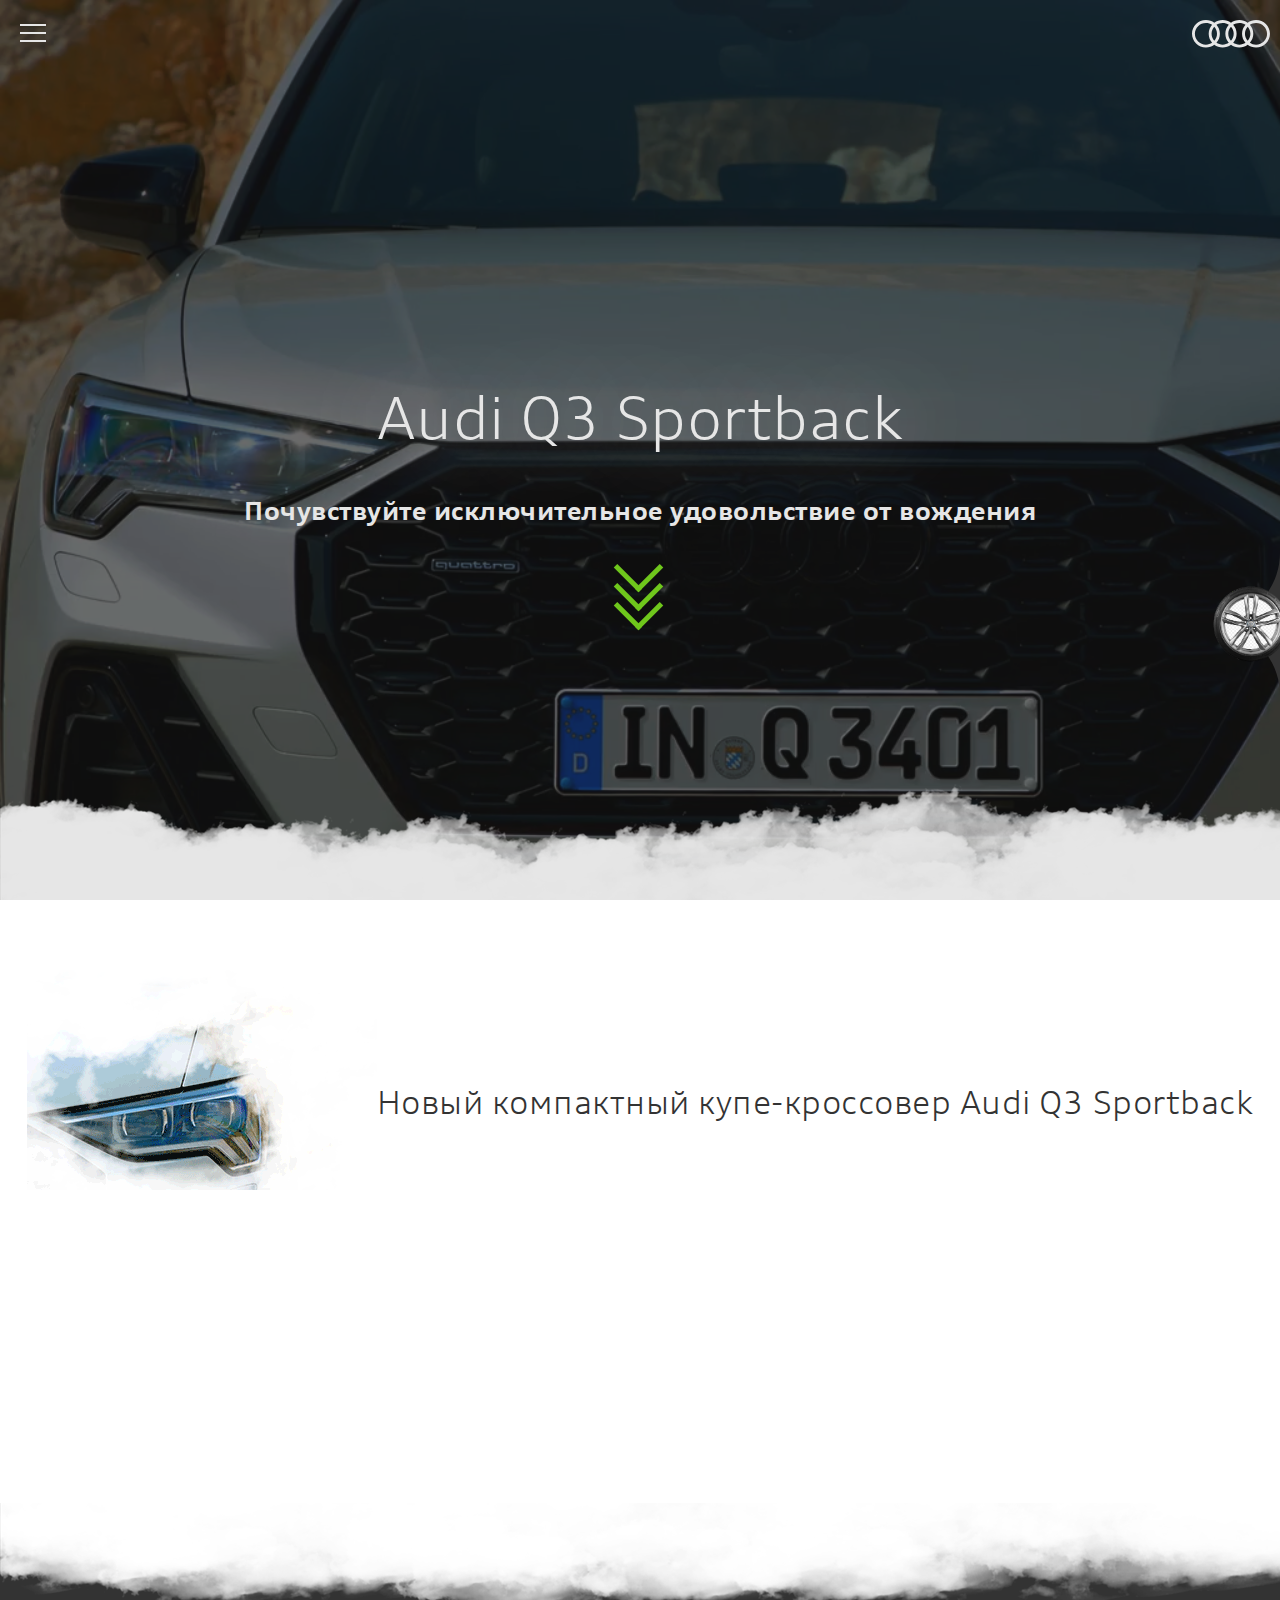
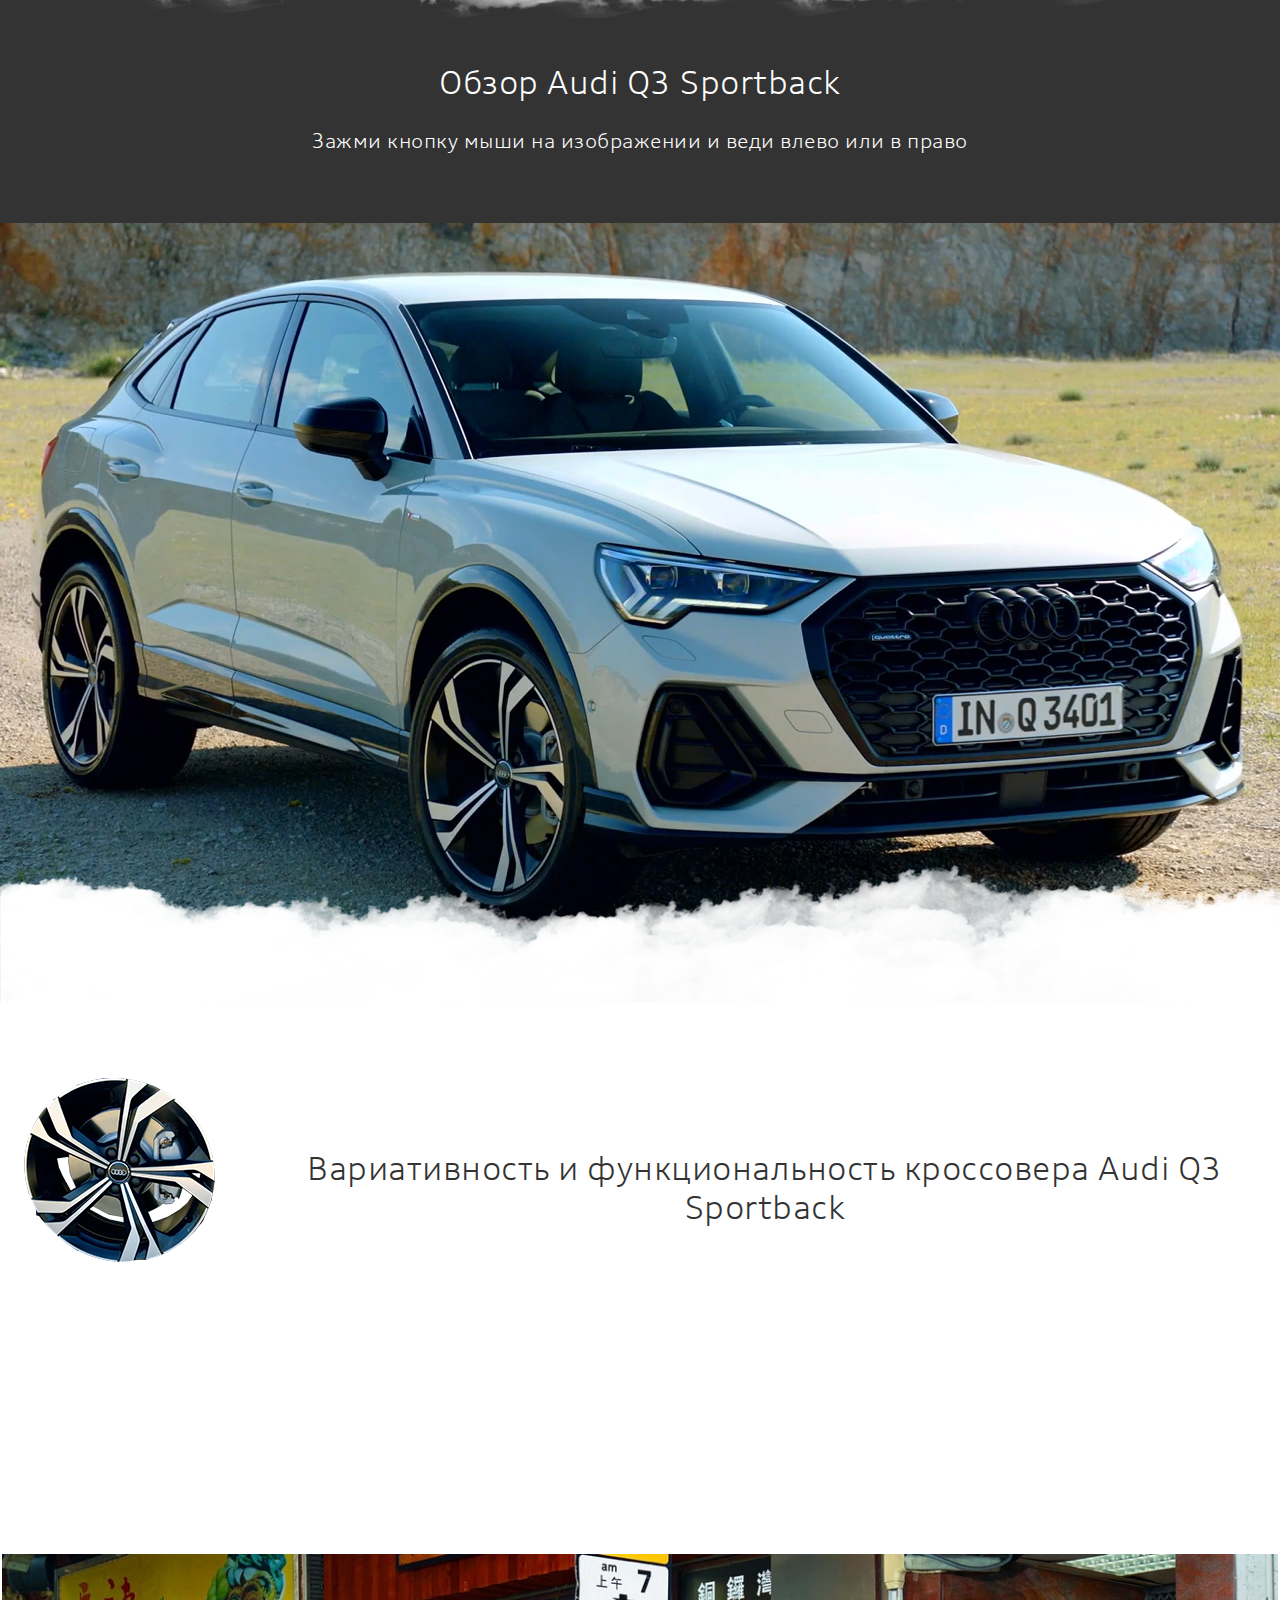
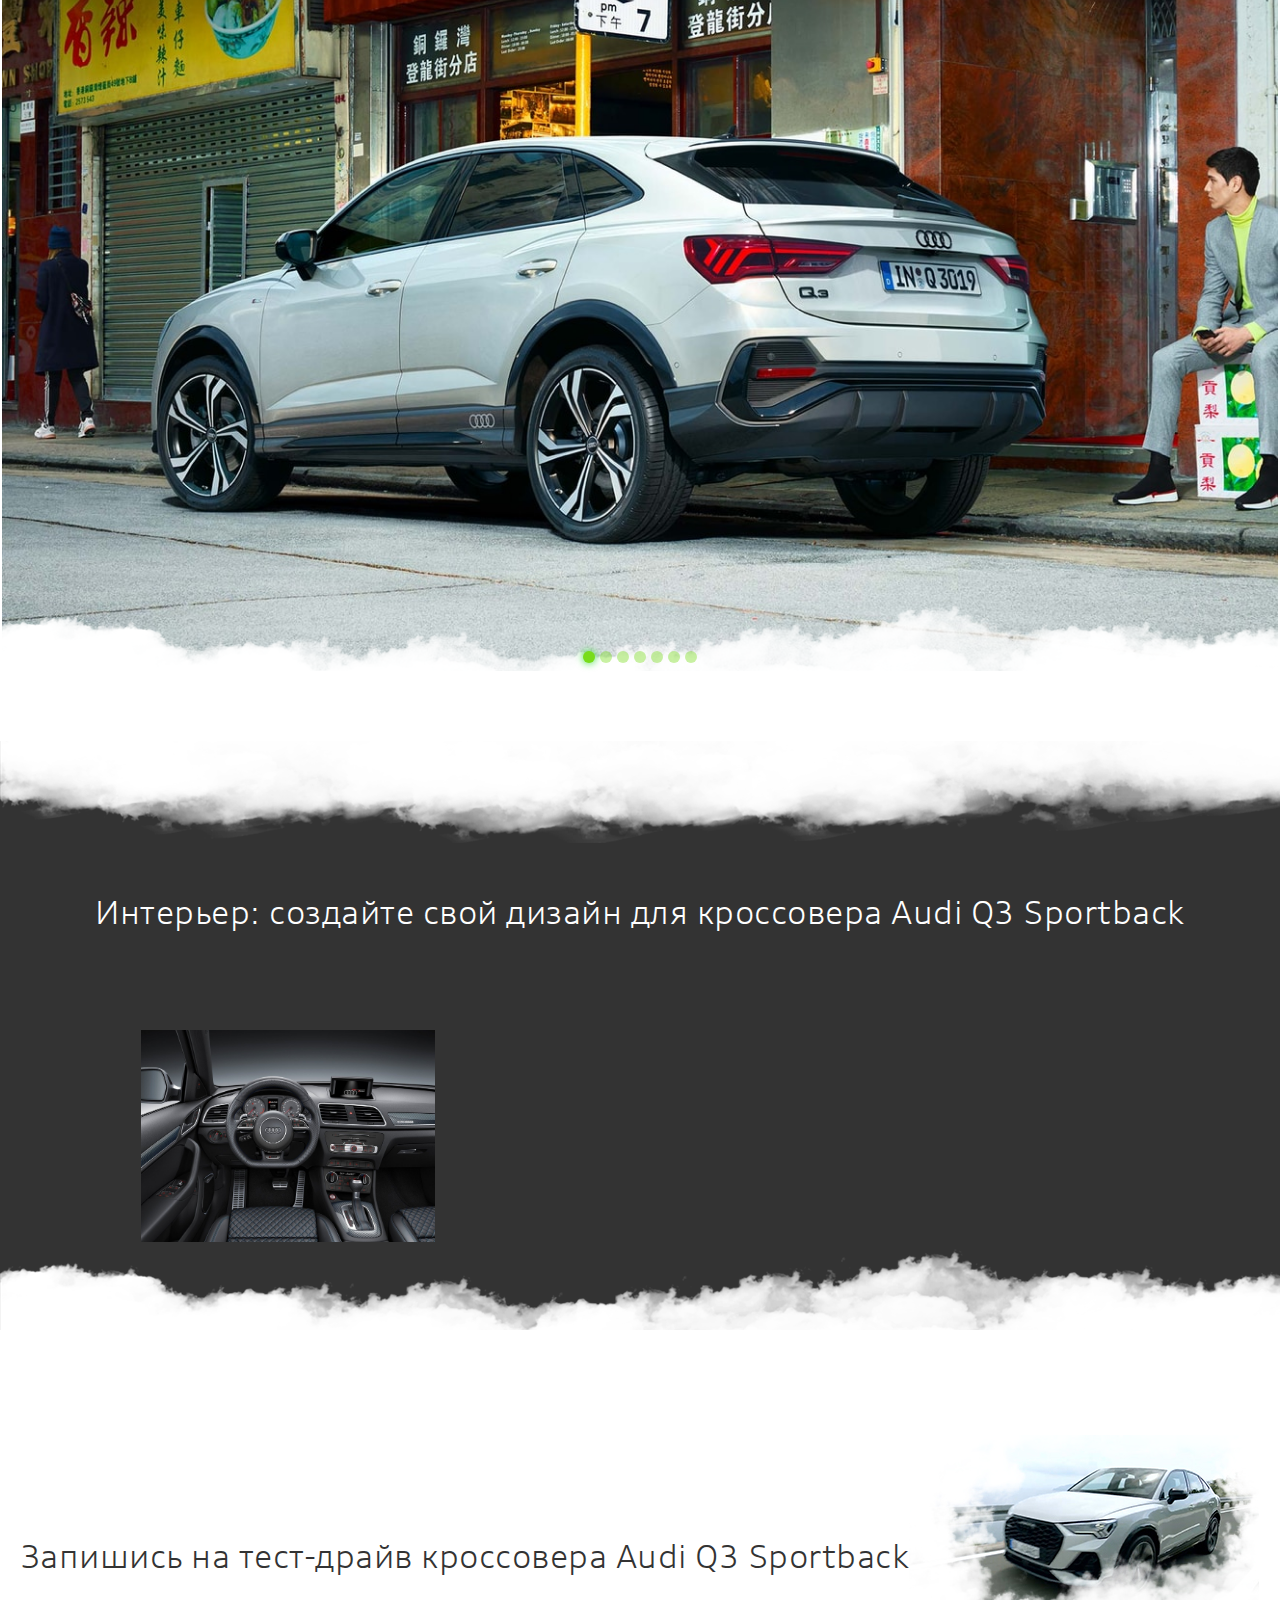
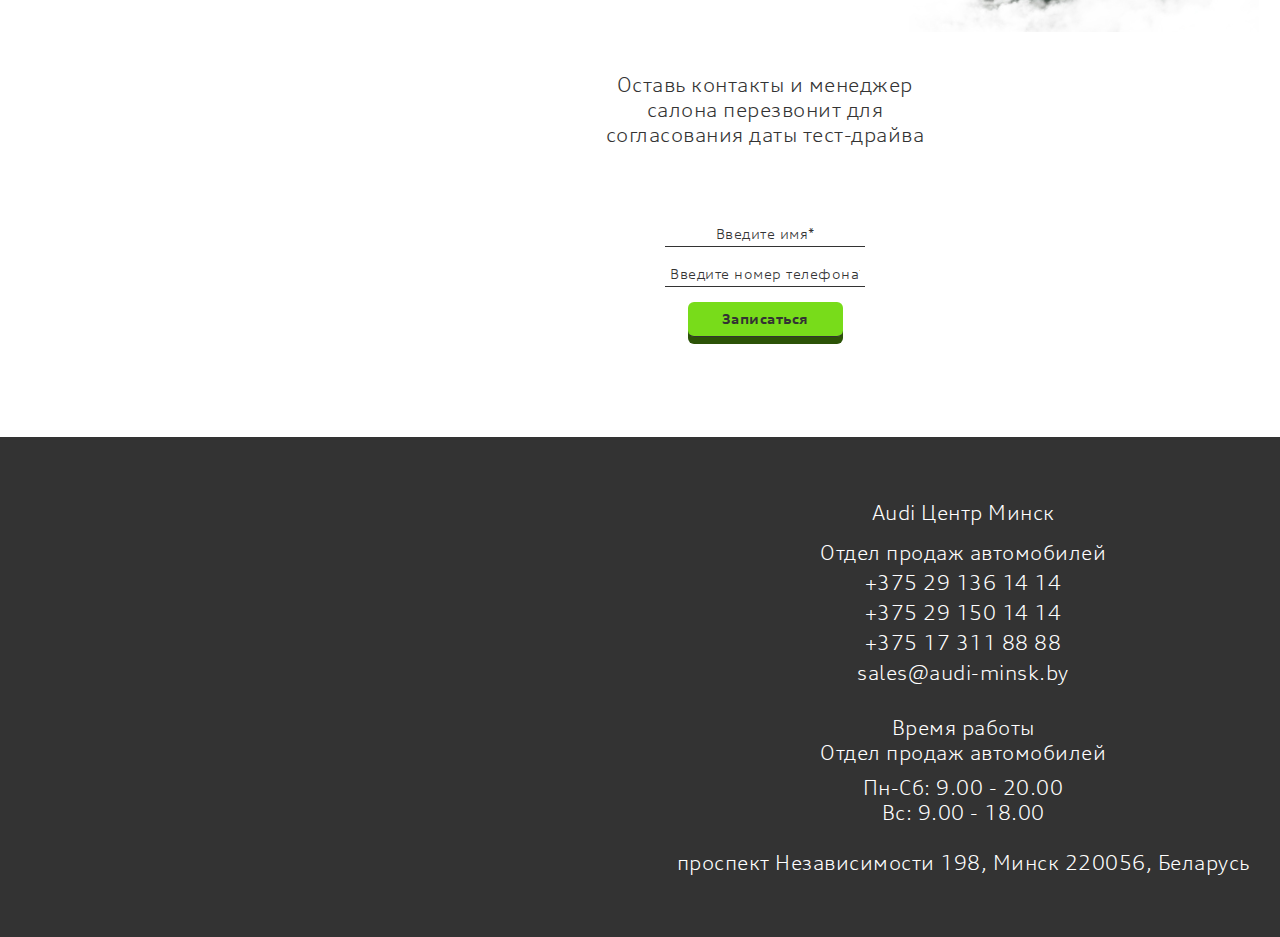
==== commit 78cadb7b: "title change in index.html" ====
--- a/index.html
+++ b/index.html
@@ -3,7 +3,7 @@
   <head>
     <meta charset="UTF-8" />
     <meta name="viewport" content="width=device-width, initial-scale=1.0" />
-    <title>Курсовая работа</title>
+    <title>купе-кроссовер Audi Q3 Sportback</title>
     <metaname
       ="description"
       content="Промо-сайт автомобиля модели купе-кроссовер Audi Q3 Sportback"
